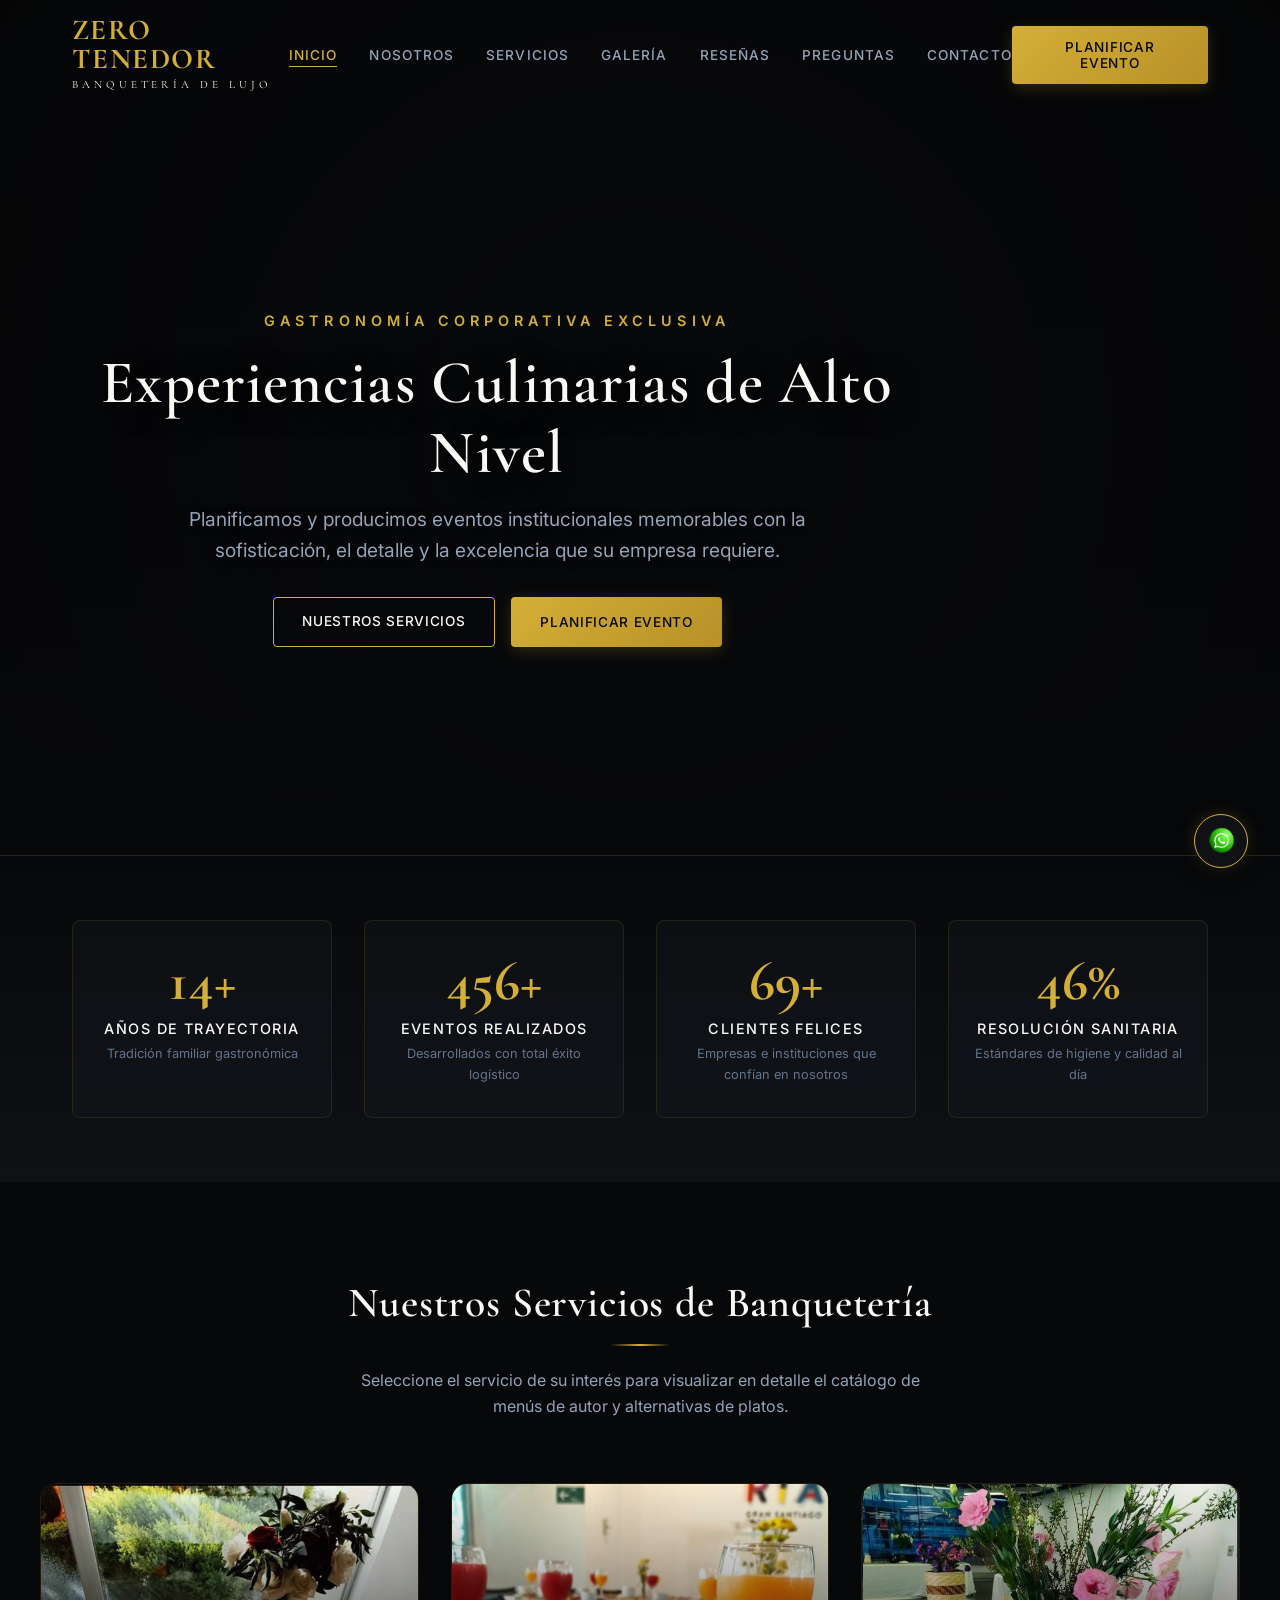
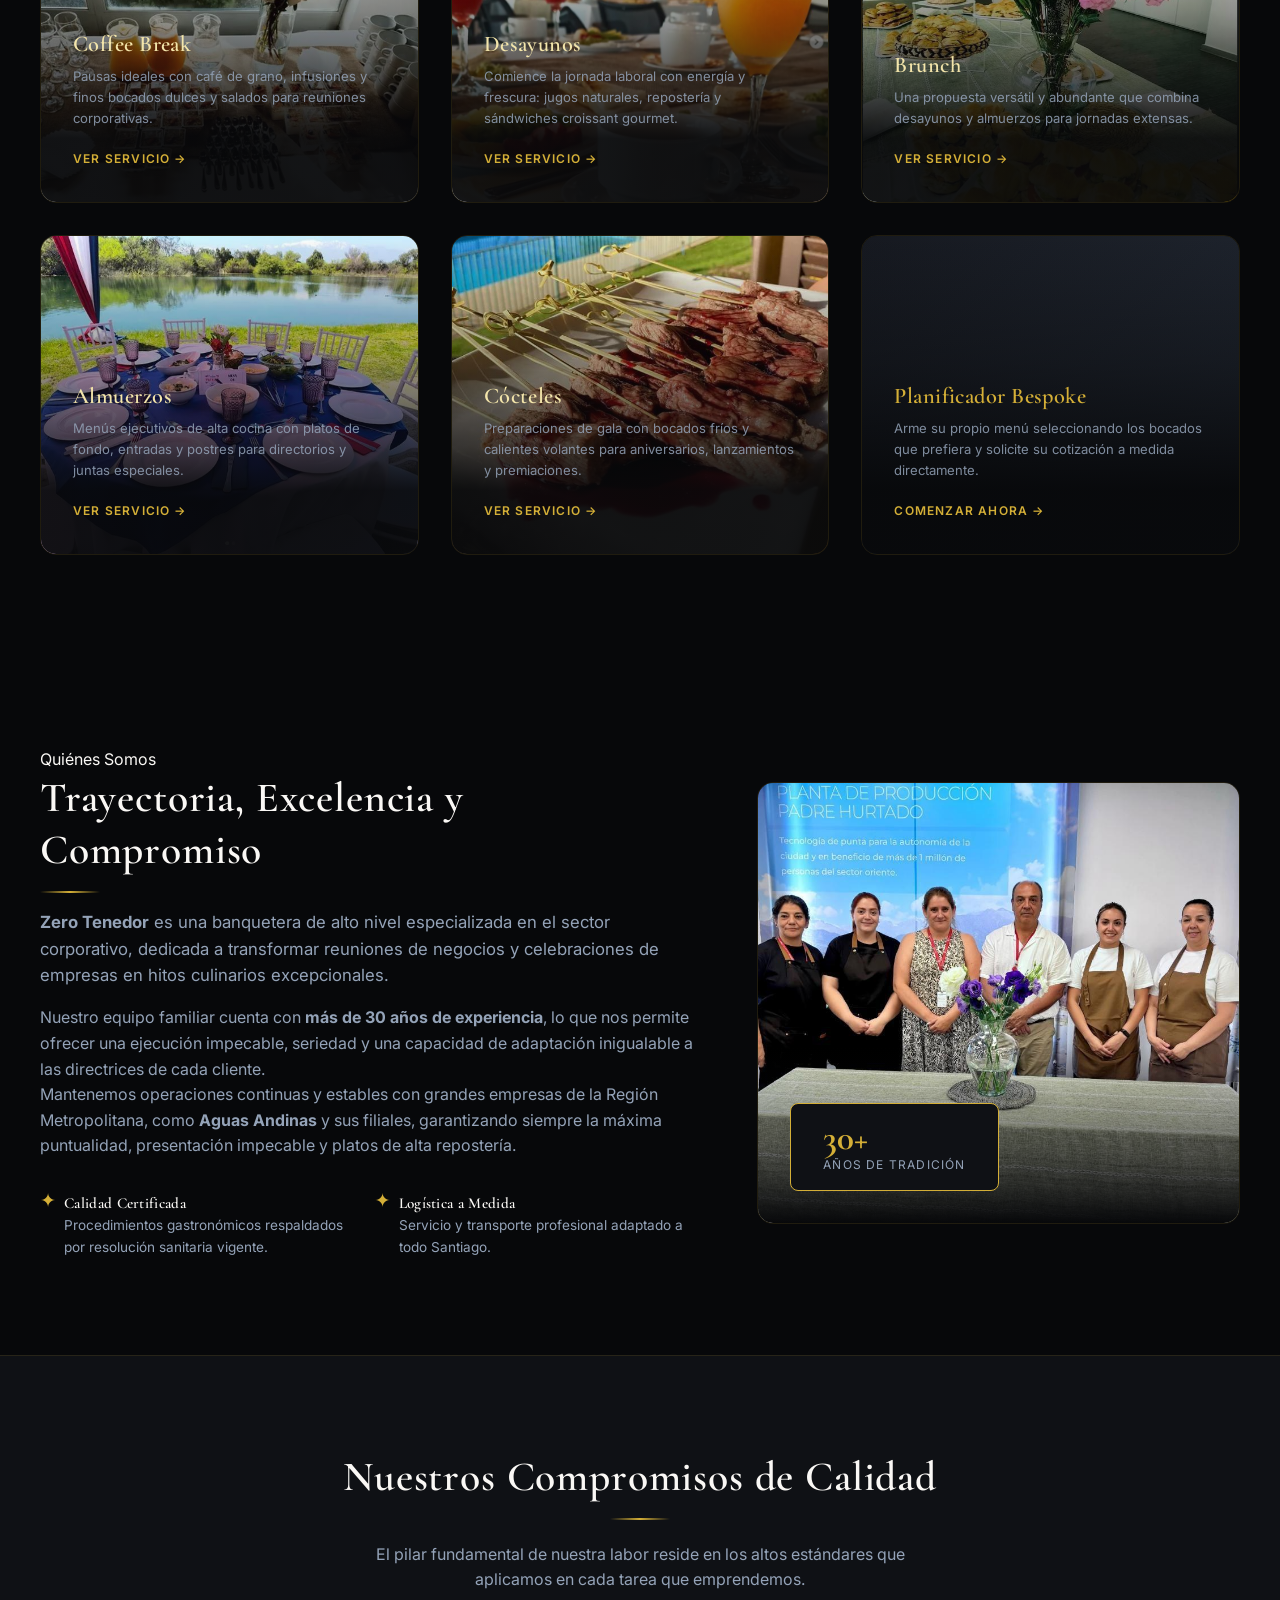
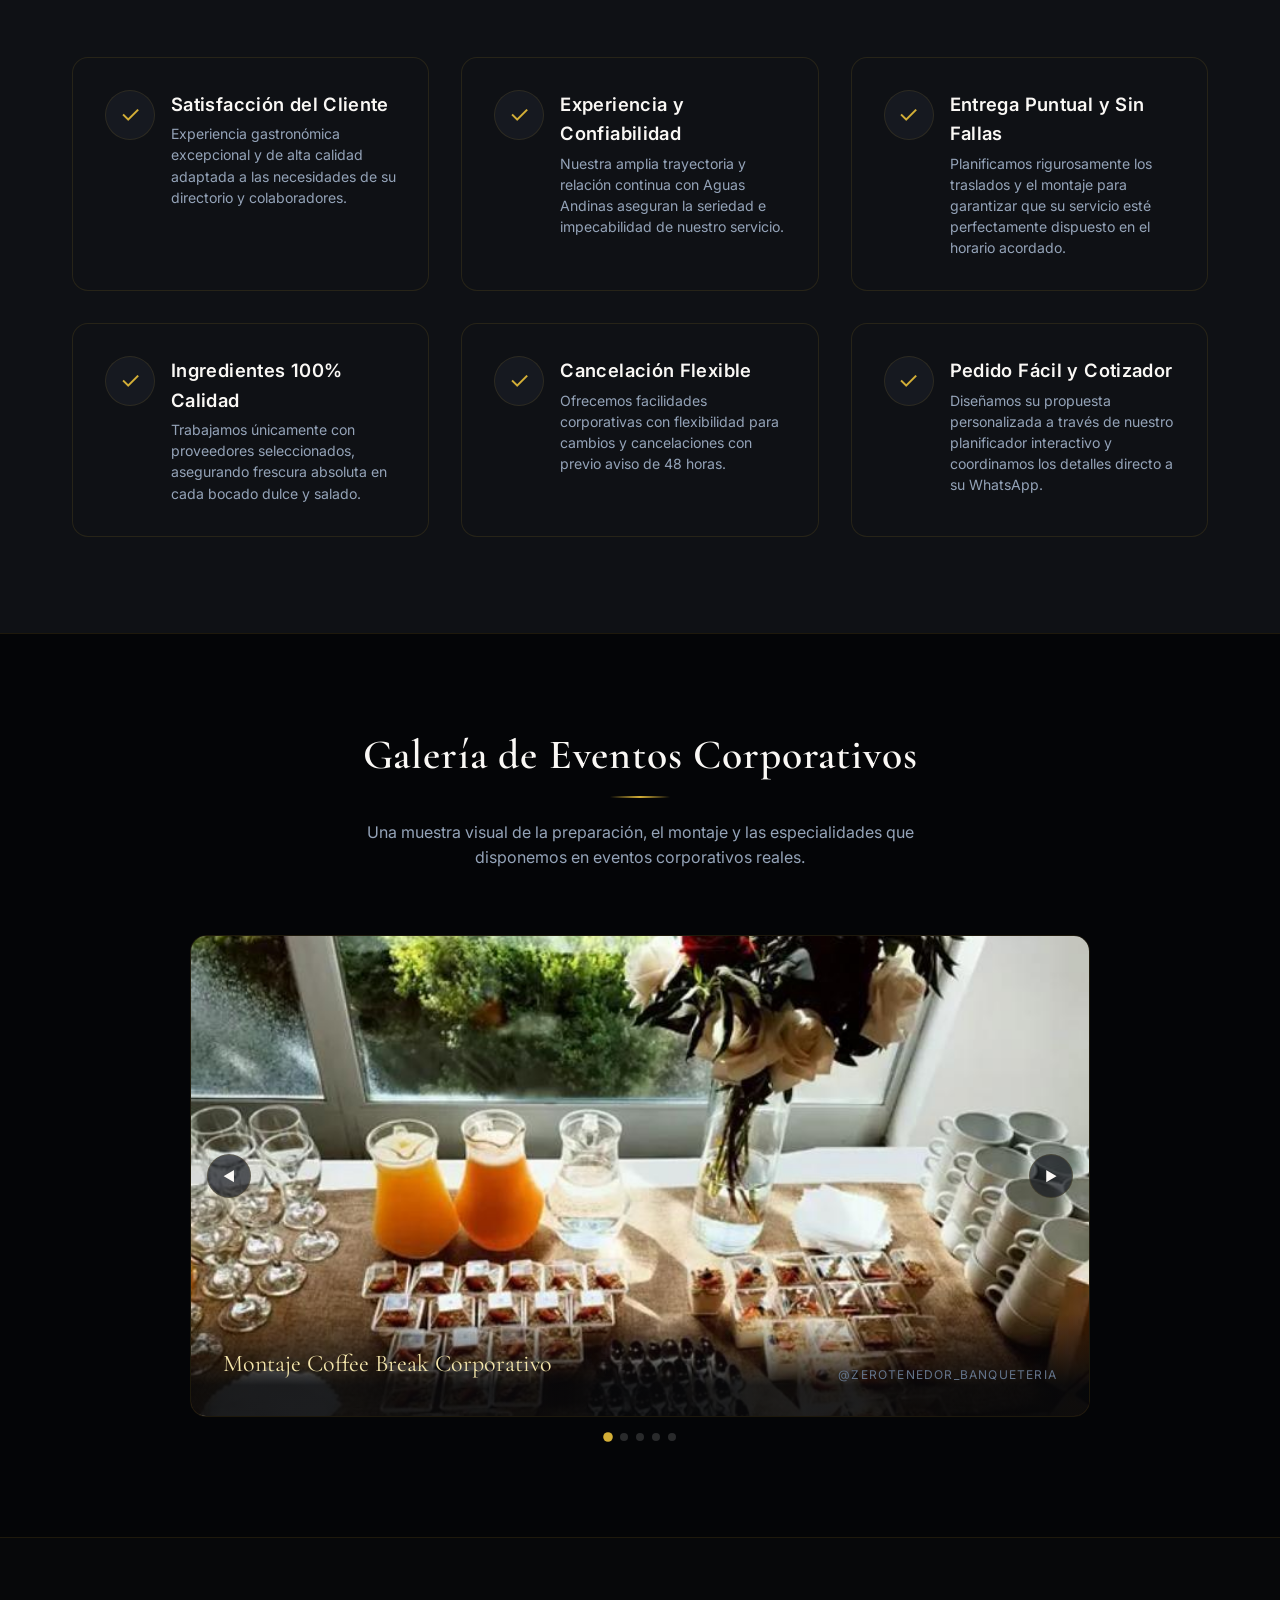
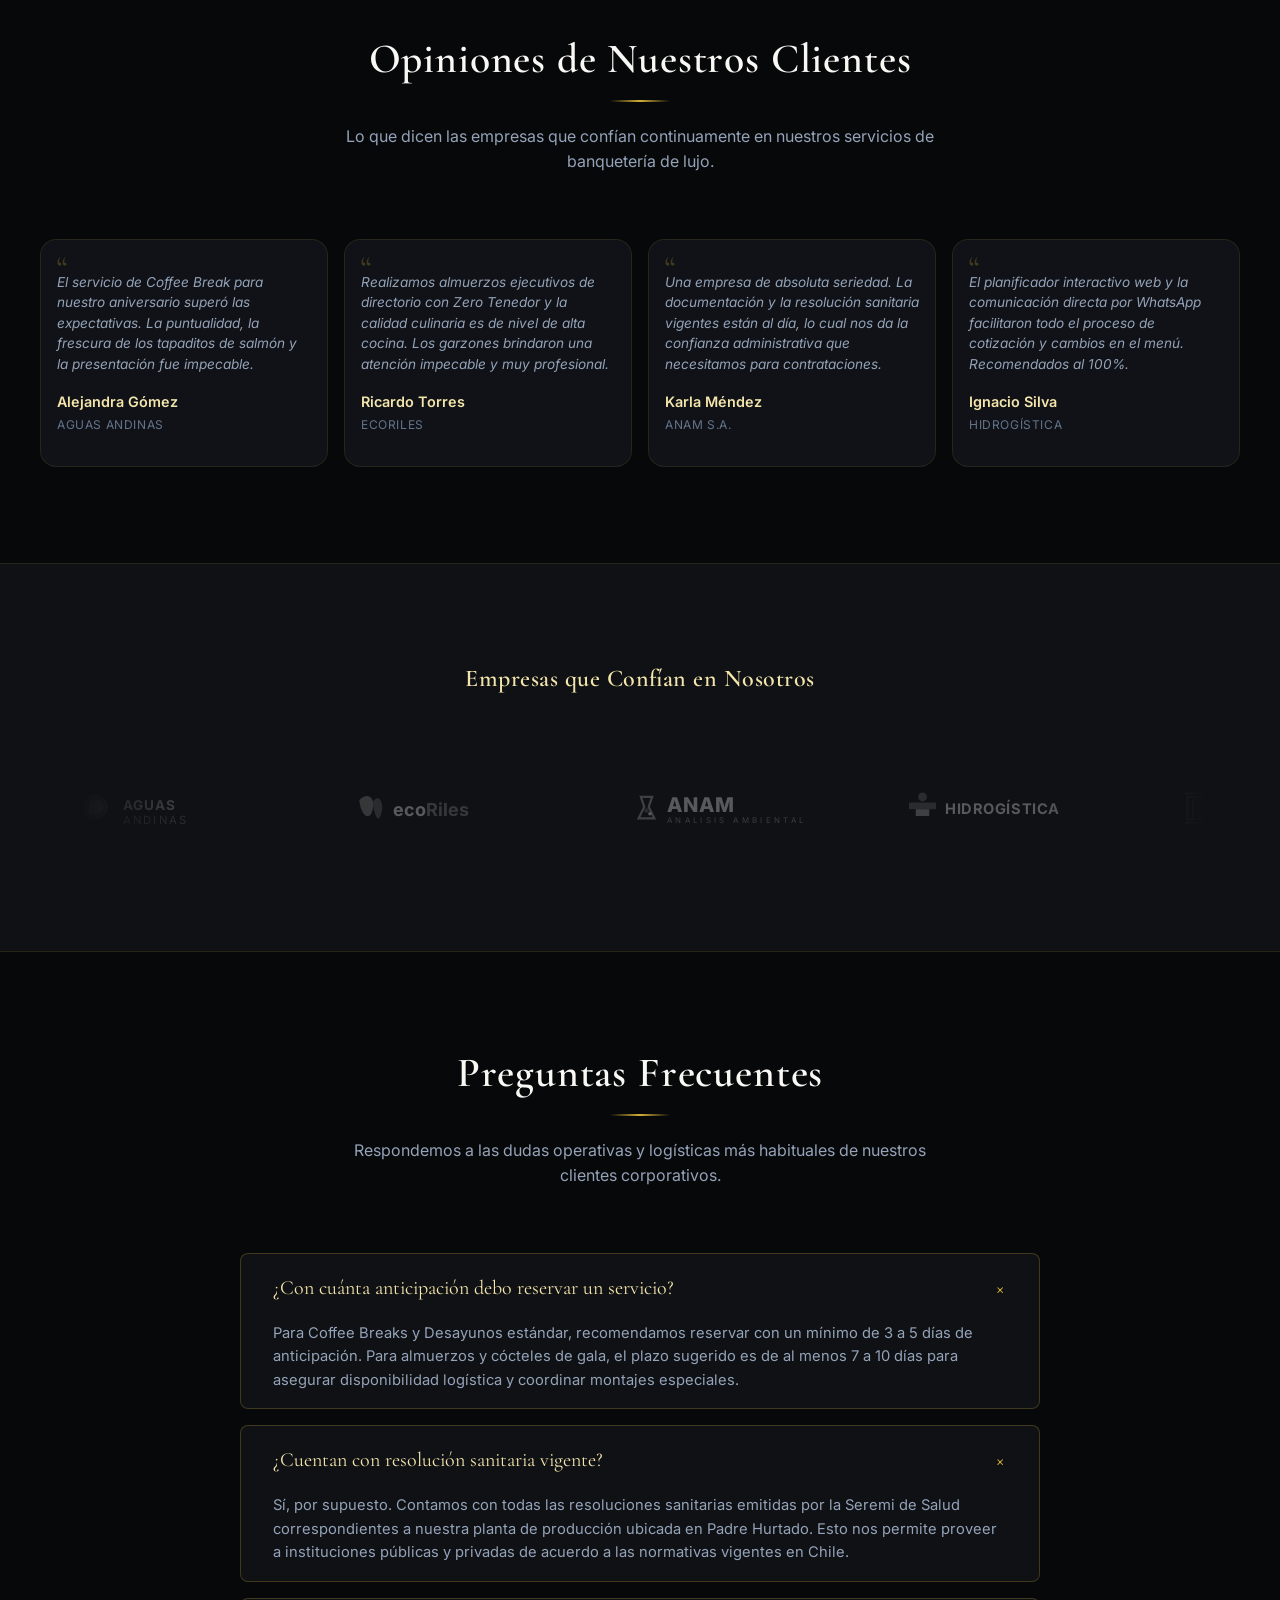
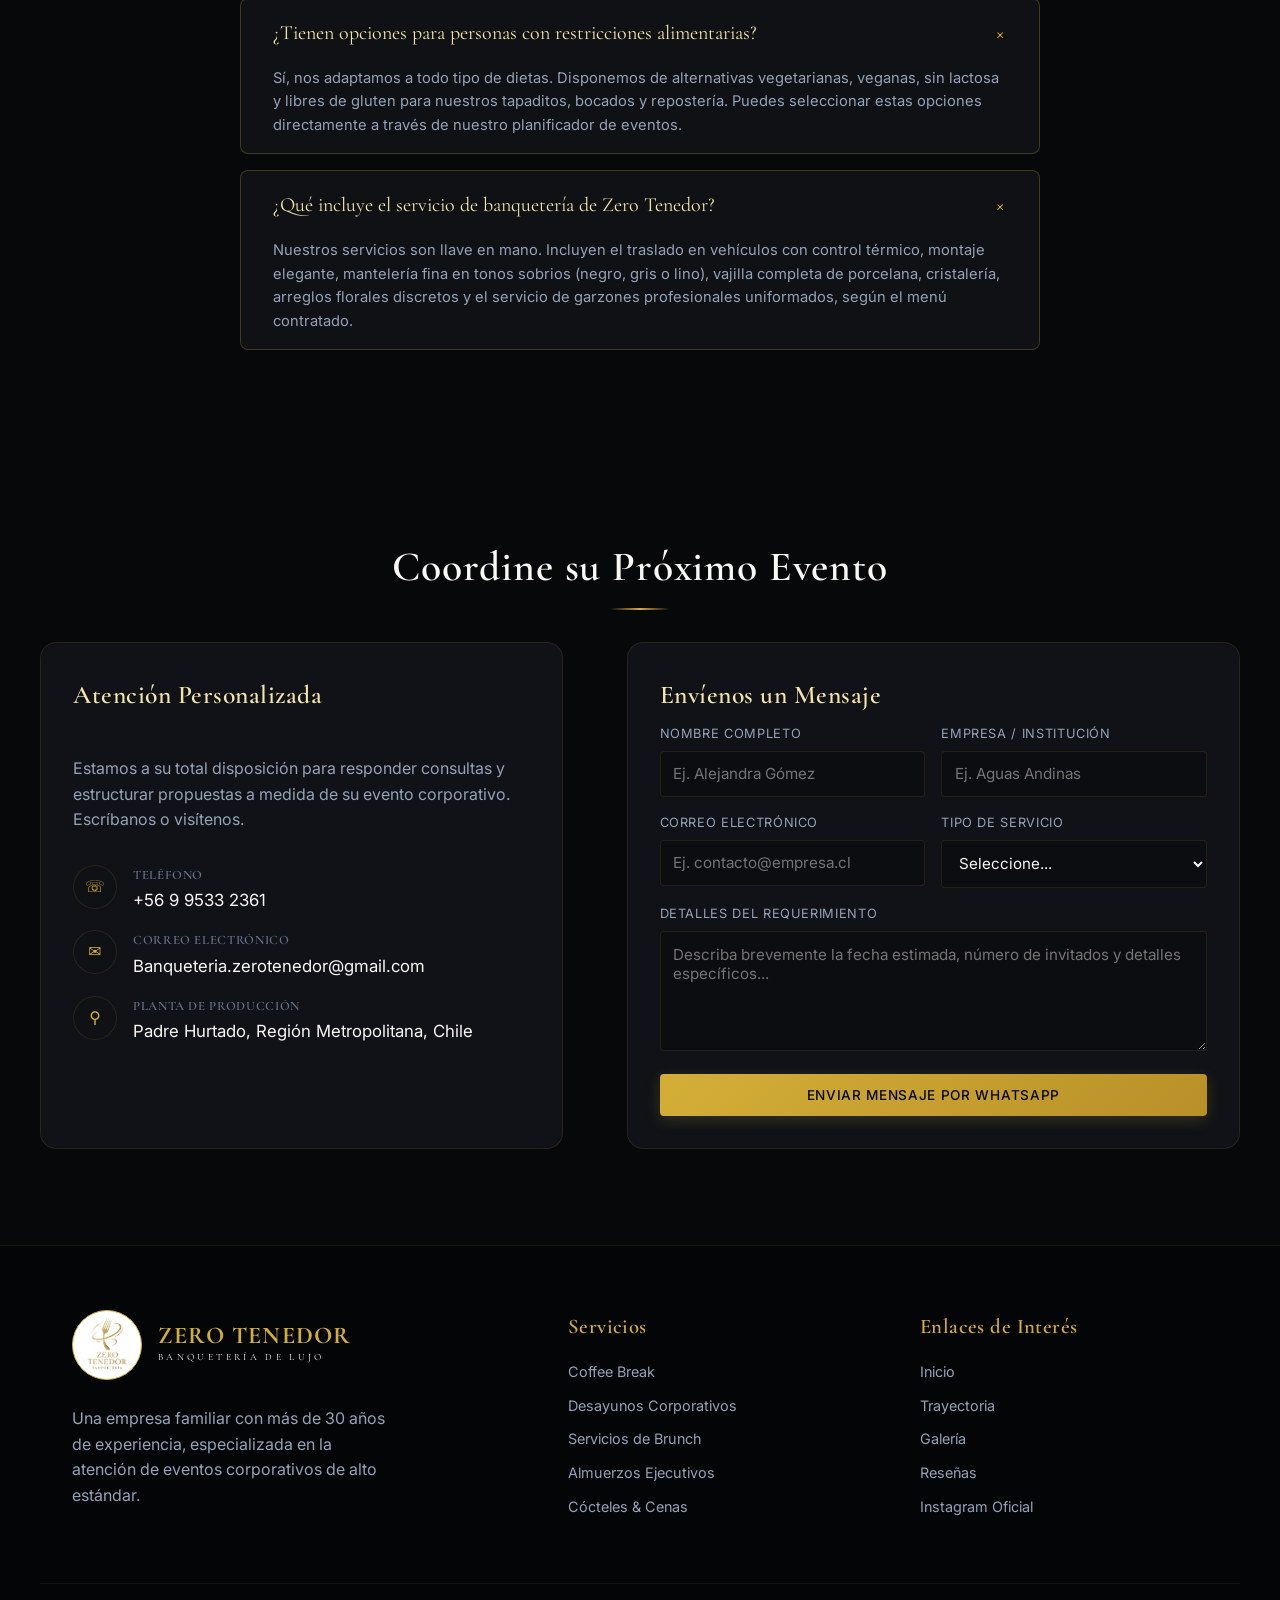
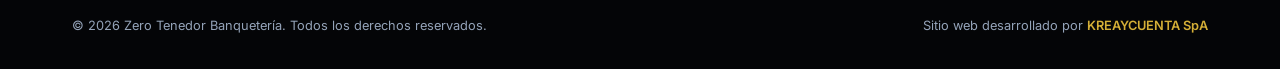
==== index.html @ 23c05e01 "Lanzamiento web Zero Tenedor Banqueteria" ====
<!DOCTYPE html>
<html lang="es">
<head>
  <meta charset="UTF-8">
  <meta name="viewport" content="width=device-width, initial-scale=1.0, viewport-fit=cover">
  <title>Zero Tenedor | Banquetería Corporativa de Lujo</title>
  <meta name="description" content="Servicios gastronómicos y banquetería de alta gama para eventos corporativos e institucionales en Santiago de Chile. Más de 30 años de experiencia y excelencia.">
  <link rel="stylesheet" href="styles.css">
</head>
<body>

  <!-- FLOATING WHATSAPP BUTTON (BOUNCE EFFECT) -->
  <div class="whatsapp-float" id="whatsapp-floating-btn" title="Contactar por WhatsApp">
    <div class="whatsapp-icon-wrapper">
      <img src="assets/images/whatsapp-button.png" alt="WhatsApp" class="whatsapp-img">
    </div>
  </div>

  <!-- NAVIGATION HEADER -->
  <header id="main-header">
    <div class="container navbar">
      <a href="index.html" class="logo">
        <span class="logo-main">ZERO TENEDOR</span>
        <span class="logo-sub">Banquetería de Lujo</span>
      </a>
      
      <button class="mobile-menu-btn" id="mobile-toggle" aria-label="Abrir Menú">
        <span></span>
        <span></span>
        <span></span>
      </button>

      <ul class="nav-links" id="navbar-menu">
        <li><a href="index.html" class="active">Inicio</a></li>
        <li><a href="#nosotros">Nosotros</a></li>
        <li><a href="#servicios">Servicios</a></li>
        <li><a href="#galeria">Galería</a></li>
        <li><a href="#reseñas">Reseñas</a></li>
        <li><a href="#faq">Preguntas</a></li>
        <li><a href="#contacto">Contacto</a></li>
      </ul>

      <div class="nav-cta">
        <button class="btn btn-primary open-cotizador-btn">Planificar Evento</button>
      </div>
    </div>
  </header>

  <!-- HERO SECTION (COMPETITOR-INSPIRED LUXURY OVERLAY) -->
  <section id="inicio" class="hero">
    <video autoplay loop muted playsinline class="hero-bg-video">
      <source src="assets/images/hero_video.mp4" type="video/mp4">
    </video>
    <div class="hero-overlay"></div>
    <div class="container">
      <div class="hero-content">
        <span class="hero-tag anim-fade-in">Gastronomía Corporativa Exclusiva</span>
        <h1 id="hero-typing-text" class="typing-cursor" data-text="Experiencias Culinarias de Alto Nivel">Experiencias Culinarias de Alto Nivel</h1>
        <p class="hero-desc anim-slide-in-right">Planificamos y producimos eventos institucionales memorables con la sofisticación, el detalle y la excelencia que su empresa requiere.</p>
        <div class="hero-btns anim-zoom-in">
          <a href="#servicios" class="btn btn-secondary">Nuestros Servicios</a>
          <button class="btn btn-primary open-cotizador-btn">Planificar Evento</button>
        </div>
      </div>
    </div>
  </section>

  <!-- STATS SECTION (SECCIÓN DE NÚMEROS DE LA COMPETENCIA) -->
  <section class="stats-section">
    <div class="container stats-grid">
      <div class="stat-card anim-zoom-in">
        <div class="stat-number">30+</div>
        <div class="stat-label">Años de Trayectoria</div>
        <div class="stat-desc">Tradición familiar gastronómica</div>
      </div>
      <div class="stat-card anim-zoom-in">
        <div class="stat-number">1,000+</div>
        <div class="stat-label">Eventos Realizados</div>
        <div class="stat-desc">Desarrollados con total éxito logístico</div>
      </div>
      <div class="stat-card anim-zoom-in">
        <div class="stat-number">150+</div>
        <div class="stat-label">Clientes Felices</div>
        <div class="stat-desc">Empresas e instituciones que confían en nosotros</div>
      </div>
      <div class="stat-card anim-zoom-in">
        <div class="stat-number">100%</div>
        <div class="stat-label">Resolución Sanitaria</div>
        <div class="stat-desc">Estándares de higiene y calidad al día</div>
      </div>
    </div>
  </section>

  <!-- SERVICES SECTION (CON RUTAS MULTIPÁGINAS COMO LA COMPETENCIA) -->
  <section id="servicios" class="section-padding container">
    <h2>Nuestros Servicios de Banquetería</h2>
    <p style="text-align: center; max-width: 600px; margin: -10px auto var(--spacing-xl) auto; color: var(--text-secondary);">Seleccione el servicio de su interés para visualizar en detalle el catálogo de menús de autor y alternativas de platos.</p>
    
    <div class="services-multipage-grid">
      <!-- Card Coffee Break -->
      <a href="coffee-break.html" class="service-grid-card anim-zoom-in">
        <img src="assets/images/coffee_break_main.jpg" alt="Coffee Break" class="service-grid-card-img">
        <div class="service-grid-card-content">
          <h3 class="service-grid-card-title">Coffee Break</h3>
          <p class="service-grid-card-desc">Pausas ideales con café de grano, infusiones y finos bocados dulces y salados para reuniones corporativas.</p>
          <span class="service-grid-card-link">Ver servicio</span>
        </div>
      </a>
      
      <!-- Card Desayunos -->
      <a href="desayunos.html" class="service-grid-card anim-zoom-in">
        <img src="assets/images/breakfast_main.jpg" alt="Desayunos" class="service-grid-card-img">
        <div class="service-grid-card-content">
          <h3 class="service-grid-card-title">Desayunos</h3>
          <p class="service-grid-card-desc">Comience la jornada laboral con energía y frescura: jugos naturales, repostería y sándwiches croissant gourmet.</p>
          <span class="service-grid-card-link">Ver servicio</span>
        </div>
      </a>

      <!-- Card Brunch -->
      <a href="brunch.html" class="service-grid-card anim-zoom-in">
        <img src="assets/images/brunch_main.jpg" alt="Brunch" class="service-grid-card-img">
        <div class="service-grid-card-content">
          <h3 class="service-grid-card-title">Brunch</h3>
          <p class="service-grid-card-desc">Una propuesta versátil y abundante que combina desayunos y almuerzos para jornadas extensas.</p>
          <span class="service-grid-card-link">Ver servicio</span>
        </div>
      </a>

      <!-- Card Almuerzos -->
      <a href="almuerzos.html" class="service-grid-card anim-zoom-in">
        <img src="assets/images/lunch_main.jpg" alt="Almuerzos" class="service-grid-card-img">
        <div class="service-grid-card-content">
          <h3 class="service-grid-card-title">Almuerzos</h3>
          <p class="service-grid-card-desc">Menús ejecutivos de alta cocina con platos de fondo, entradas y postres para directorios y juntas especiales.</p>
          <span class="service-grid-card-link">Ver servicio</span>
        </div>
      </a>

      <!-- Card Coctel -->
      <a href="cocteles.html" class="service-grid-card anim-zoom-in">
        <img src="assets/images/cocktail_main.jpg" alt="Cócteles" class="service-grid-card-img">
        <div class="service-grid-card-content">
          <h3 class="service-grid-card-title">Cócteles</h3>
          <p class="service-grid-card-desc">Preparaciones de gala con bocados fríos y calientes volantes para aniversarios, lanzamientos y premiaciones.</p>
          <span class="service-grid-card-link">Ver servicio</span>
        </div>
      </a>
      
      <!-- Card Planificador -->
      <div class="service-grid-card anim-zoom-in open-cotizador-btn" style="cursor: pointer;">
        <div class="service-grid-card-img" style="background: linear-gradient(135deg, var(--bg-tertiary), #232a35);"></div>
        <div class="service-grid-card-content">
          <h3 class="service-grid-card-title" style="color: var(--brand-gold);">Planificador Bespoke</h3>
          <p class="service-grid-card-desc">Arme su propio menú seleccionando los bocados que prefiera y solicite su cotización a medida directamente.</p>
          <span class="service-grid-card-link" style="color: var(--brand-gold);">Comenzar Ahora</span>
        </div>
      </div>
    </div>
  </section>

  <!-- ABOUT SECTION -->
  <section id="nosotros" class="section-padding container">
    <div class="about-grid">
      <div class="about-content anim-slide-in-left">
        <span class="about-tag">Quiénes Somos</span>
        <h2 class="about-title">Trayectoria, Excelencia y Compromiso</h2>
        <p class="about-text"><strong>Zero Tenedor</strong> es una banquetera de alto nivel especializada en el sector corporativo, dedicada a transformar reuniones de negocios y celebraciones de empresas en hitos culinarios excepcionales.</p>
        <p>Nuestro equipo familiar cuenta con <strong>más de 30 años de experiencia</strong>, lo que nos permite ofrecer una ejecución impecable, seriedad y una capacidad de adaptación inigualable a las directrices de cada cliente.</p>
        <p>Mantenemos operaciones continuas y estables con grandes empresas de la Región Metropolitana, como <strong>Aguas Andinas</strong> y sus filiales, garantizando siempre la máxima puntualidad, presentación impecable y platos de alta repostería.</p>
        
        <div class="about-highlights">
          <div class="highlight-item">
            <span class="highlight-icon">✦</span>
            <div>
              <h4 class="highlight-title">Calidad Certificada</h4>
              <p class="highlight-desc">Procedimientos gastronómicos respaldados por resolución sanitaria vigente.</p>
            </div>
          </div>
          <div class="highlight-item">
            <span class="highlight-icon">✦</span>
            <div>
              <h4 class="highlight-title">Logística a Medida</h4>
              <p class="highlight-desc">Servicio y transporte profesional adaptado a todo Santiago.</p>
            </div>
          </div>
        </div>
      </div>
      
      <div class="about-image-container anim-slide-in-right">
        <img src="assets/images/team_main.jpg" alt="Equipo de Zero Tenedor Banquetería" class="about-image">
        <div class="about-image-overlay"></div>
        <div class="about-badge">
          <div class="badge-number">30+</div>
          <div class="badge-text">Años de Tradición</div>
        </div>
      </div>
    </div>
  </section>

  <!-- CHARACTERISTICS SECTION (SECCIÓN CARACTERÍSTICAS DE LA COMPETENCIA) -->
  <section class="section-padding" style="background-color: var(--bg-secondary); border-top: 1px solid var(--border-color);">
    <div class="container">
      <h2>Nuestros Compromisos de Calidad</h2>
      <p style="text-align: center; max-width: 600px; margin: -10px auto var(--spacing-xl) auto; color: var(--text-secondary);">El pilar fundamental de nuestra labor reside en los altos estándares que aplicamos en cada tarea que emprendemos.</p>
      
      <div class="characteristics-grid">
        <div class="char-card anim-zoom-in">
          <div class="char-icon">✓</div>
          <div class="char-content">
            <h3>Satisfacción del Cliente</h3>
            <p>Experiencia gastronómica excepcional y de alta calidad adaptada a las necesidades de su directorio y colaboradores.</p>
          </div>
        </div>
        <div class="char-card anim-zoom-in">
          <div class="char-icon">✓</div>
          <div class="char-content">
            <h3>Experiencia y Confiabilidad</h3>
            <p>Nuestra amplia trayectoria y relación continua con Aguas Andinas aseguran la seriedad e impecabilidad de nuestro servicio.</p>
          </div>
        </div>
        <div class="char-card anim-zoom-in">
          <div class="char-icon">✓</div>
          <div class="char-content">
            <h3>Entrega Puntual y Sin Fallas</h3>
            <p>Planificamos rigurosamente los traslados y el montaje para garantizar que su servicio esté perfectamente dispuesto en el horario acordado.</p>
          </div>
        </div>
        <div class="char-card anim-zoom-in">
          <div class="char-icon">✓</div>
          <div class="char-content">
            <h3>Ingredientes 100% Calidad</h3>
            <p>Trabajamos únicamente con proveedores seleccionados, asegurando frescura absoluta en cada bocado dulce y salado.</p>
          </div>
        </div>
        <div class="char-card anim-zoom-in">
          <div class="char-icon">✓</div>
          <div class="char-content">
            <h3>Cancelación Flexible</h3>
            <p>Ofrecemos facilidades corporativas con flexibilidad para cambios y cancelaciones con previo aviso de 48 horas.</p>
          </div>
        </div>
        <div class="char-card anim-zoom-in">
          <div class="char-icon">✓</div>
          <div class="char-content">
            <h3>Pedido Fácil y Cotizador</h3>
            <p>Diseñamos su propuesta personalizada a través de nuestro planificador interactivo y coordinamos los detalles directo a su WhatsApp.</p>
          </div>
        </div>
      </div>
    </div>
  </section>

  <!-- ROTATING GALLERY SECTION (GALERÍA ROTATIVA DE INSTAGRAM) -->
  <section id="galeria" class="section-padding gallery-slider-section">
    <div class="container">
      <h2>Galería de Eventos Corporativos</h2>
      <p style="text-align: center; max-width: 600px; margin: -10px auto var(--spacing-md) auto; color: var(--text-secondary);">Una muestra visual de la preparación, el montaje y las especialidades que disponemos en eventos corporativos reales.</p>
      
      <div class="gallery-container anim-zoom-in">
        <div class="gallery-track" id="gallery-track">
          <!-- Slide 1 -->
          <div class="gallery-slide">
            <img src="assets/images/coffee_break_main.jpg" alt="Montaje Coffee Break">
            <div class="gallery-slide-overlay">
              <span class="gallery-slide-title">Montaje Coffee Break Corporativo</span>
              <span class="gallery-slide-tag">@zerotenedor_banqueteria</span>
            </div>
          </div>
          <!-- Slide 2 -->
          <div class="gallery-slide">
            <img src="assets/images/lunch_main.jpg" alt="Almuerzo de Directorio">
            <div class="gallery-slide-overlay">
              <span class="gallery-slide-title">Servicio de Almuerzo Ejecutivo</span>
              <span class="gallery-slide-tag">@zerotenedor_banqueteria</span>
            </div>
          </div>
          <!-- Slide 3 -->
          <div class="gallery-slide">
            <img src="assets/images/brunch_main.jpg" alt="Banquete de Brunch">
            <div class="gallery-slide-overlay">
              <span class="gallery-slide-title">Estación Brunch de Alta Variedad</span>
              <span class="gallery-slide-tag">@zerotenedor_banqueteria</span>
            </div>
          </div>
          <!-- Slide 4 -->
          <div class="gallery-slide">
            <img src="assets/images/cocktail_ref1.jpg" alt="Bocados de Cóctel">
            <div class="gallery-slide-overlay">
              <span class="gallery-slide-title">Detalle de Tapaditos y Brochetas Calientes</span>
              <span class="gallery-slide-tag">@zerotenedor_banqueteria</span>
            </div>
          </div>
          <!-- Slide 5 -->
          <div class="gallery-slide">
            <img src="assets/images/team_main.jpg" alt="Nuestro Equipo Gastronómico">
            <div class="gallery-slide-overlay">
              <span class="gallery-slide-title">Nuestro Equipo en Planta Padre Hurtado</span>
              <span class="gallery-slide-tag">@zerotenedor_banqueteria</span>
            </div>
          </div>
        </div>
        
        <!-- Controls -->
        <button class="gallery-btn gallery-btn-prev" id="gallery-prev">◀</button>
        <button class="gallery-btn gallery-btn-next" id="gallery-next">▶</button>
      </div>
      
      <!-- Indicator Dots -->
      <div class="gallery-dots" id="gallery-dots"></div>
    </div>
  </section>

  <!-- TESTIMONIALS SECTION (RESEÑAS CON EFECTO FLOTANTE) -->
  <section id="reseñas" class="section-padding container">
    <h2>Opiniones de Nuestros Clientes</h2>
    <p style="text-align: center; max-width: 600px; margin: -10px auto var(--spacing-xl) auto; color: var(--text-secondary);">Lo que dicen las empresas que confían continuamente en nuestros servicios de banquetería de lujo.</p>
    
    <div class="testimonials-grid">
      <!-- Testimonio 1 -->
      <div class="testimonial-card">
        <span class="quote-icon">“</span>
        <p class="testimonial-text">El servicio de Coffee Break para nuestro aniversario superó las expectativas. La puntualidad, la frescura de los tapaditos de salmón y la presentación fue impecable.</p>
        <div class="testimonial-author">
          <span class="author-name">Alejandra Gómez</span>
          <span class="author-company">Aguas Andinas</span>
        </div>
      </div>
      
      <!-- Testimonio 2 -->
      <div class="testimonial-card">
        <span class="quote-icon">“</span>
        <p class="testimonial-text">Realizamos almuerzos ejecutivos de directorio con Zero Tenedor y la calidad culinaria es de nivel de alta cocina. Los garzones brindaron una atención impecable y muy profesional.</p>
        <div class="testimonial-author">
          <span class="author-name">Ricardo Torres</span>
          <span class="author-company">EcoRiles</span>
        </div>
      </div>
      
      <!-- Testimonio 3 -->
      <div class="testimonial-card">
        <span class="quote-icon">“</span>
        <p class="testimonial-text">Una empresa de absoluta seriedad. La documentación y la resolución sanitaria vigentes están al día, lo cual nos da la confianza administrativa que necesitamos para contrataciones.</p>
        <div class="testimonial-author">
          <span class="author-name">Karla Méndez</span>
          <span class="author-company">ANAM S.A.</span>
        </div>
      </div>
      
      <!-- Testimonio 4 -->
      <div class="testimonial-card">
        <span class="quote-icon">“</span>
        <p class="testimonial-text">El planificador interactivo web y la comunicación directa por WhatsApp facilitaron todo el proceso de cotización y cambios en el menú. Recomendados al 100%.</p>
        <div class="testimonial-author">
          <span class="author-name">Ignacio Silva</span>
          <span class="author-company">Hidrogística</span>
        </div>
      </div>
    </div>
  </section>

  <!-- CLIENTS LOGO SECTION (ROTATORIO CONTINUO) -->
  <section id="clientes" class="clients-section section-padding">
    <div class="container">
      <h3 class="clients-title">Empresas que Confían en Nosotros</h3>
      <div class="marquee-container">
        <div class="logo-marquee">
          <!-- Aguas Andinas -->
          <div class="client-logo-wrapper" title="Aguas Andinas">
            <svg class="client-svg" viewBox="0 0 160 50" xmlns="http://www.w3.org/2000/svg">
              <path d="M10 25 C10 12, 22 8, 30 18 C38 28, 22 42, 10 32 Z" fill="#0082c8"/>
              <path d="M15 25 C15 17, 23 15, 27 21 C31 27, 21 35, 15 29 Z" fill="#d4af37"/>
              <text x="45" y="27" font-family="'Inter', sans-serif" font-weight="700" font-size="12" fill="#faf8f5" letter-spacing="1">AGUAS</text>
              <text x="45" y="39" font-family="'Inter', sans-serif" font-weight="400" font-size="10" fill="#94a3b8" letter-spacing="2">ANDINAS</text>
            </svg>
          </div>
          <!-- EcoRiles -->
          <div class="client-logo-wrapper" title="EcoRiles">
            <svg class="client-svg" viewBox="0 0 160 50" xmlns="http://www.w3.org/2000/svg">
              <path d="M10 18 C18 10, 24 16, 22 26 C20 36, 12 34, 10 18 Z" fill="#39b54a"/>
              <path d="M22 20 C26 12, 32 18, 30 28 C28 38, 24 36, 22 20 Z" fill="#0082c8"/>
              <text x="40" y="32" font-family="'Inter', sans-serif" font-weight="700" font-size="16" fill="#faf8f5" letter-spacing="0">eco<tspan fill="#39b54a">Riles</tspan></text>
            </svg>
          </div>
          <!-- ANAM -->
          <div class="client-logo-wrapper" title="ANAM S.A.">
            <svg class="client-svg" viewBox="0 0 160 50" xmlns="http://www.w3.org/2000/svg">
              <path d="M15 15 L25 15 L22 24 L27 34 L13 34 L18 24 Z" fill="none" stroke="#d4af37" stroke-width="2"/>
              <circle cx="20" cy="27" r="2" fill="#0082c8"/>
              <circle cx="23" cy="30" r="1.5" fill="#faf8f5"/>
              <text x="38" y="28" font-family="'Inter', sans-serif" font-weight="800" font-size="18" fill="#faf8f5" letter-spacing="1">ANAM</text>
              <text x="38" y="38" font-family="'Inter', sans-serif" font-weight="400" font-size="7" fill="#94a3b8" letter-spacing="3">ANALISIS AMBIENTALES</text>
            </svg>
          </div>
          <!-- Hidrogistica -->
          <div class="client-logo-wrapper" title="Hidrogística">
            <svg class="client-svg" viewBox="0 0 160 50" xmlns="http://www.w3.org/2000/svg">
              <path d="M8 20 H32 V26 H8 Z" fill="#0082c8"/>
              <path d="M14 26 H26 V32 H14 Z" fill="#d4af37"/>
              <circle cx="20" cy="15" r="4" fill="#0082c8"/>
              <text x="40" y="30" font-family="'Inter', sans-serif" font-weight="700" font-size="13" fill="#faf8f5" letter-spacing="0.5">HIDROGÍSTICA</text>
            </svg>
          </div>
          <!-- CNC -->
          <div class="client-logo-wrapper" title="Cámara Nacional de Comercio (CNC)">
            <svg class="client-svg" viewBox="0 0 160 50" xmlns="http://www.w3.org/2000/svg">
              <path d="M10 35 V15 H30 V35 H10 Z M15 15 V35 M20 15 V35 M25 15 V35 M8 12 H32 M8 38 H32" fill="none" stroke="#d4af37" stroke-width="1.8"/>
              <text x="38" y="27" font-family="'Inter', sans-serif" font-weight="700" font-size="18" fill="#faf8f5" letter-spacing="2">CNC</text>
              <text x="38" y="37" font-family="'Inter', sans-serif" font-weight="500" font-size="8" fill="#64748b" letter-spacing="0.5">CHILE</text>
            </svg>
          </div>
          
          <!-- Repetidos para el loop infinito del Marquee -->
          <div class="client-logo-wrapper" title="Aguas Andinas">
            <svg class="client-svg" viewBox="0 0 160 50" xmlns="http://www.w3.org/2000/svg">
              <path d="M10 25 C10 12, 22 8, 30 18 C38 28, 22 42, 10 32 Z" fill="#0082c8"/>
              <path d="M15 25 C15 17, 23 15, 27 21 C31 27, 21 35, 15 29 Z" fill="#d4af37"/>
              <text x="45" y="27" font-family="'Inter', sans-serif" font-weight="700" font-size="12" fill="#faf8f5" letter-spacing="1">AGUAS</text>
              <text x="45" y="39" font-family="'Inter', sans-serif" font-weight="400" font-size="10" fill="#94a3b8" letter-spacing="2">ANDINAS</text>
            </svg>
          </div>
          <div class="client-logo-wrapper" title="EcoRiles">
            <svg class="client-svg" viewBox="0 0 160 50" xmlns="http://www.w3.org/2000/svg">
              <path d="M10 18 C18 10, 24 16, 22 26 C20 36, 12 34, 10 18 Z" fill="#39b54a"/>
              <path d="M22 20 C26 12, 32 18, 30 28 C28 38, 24 36, 22 20 Z" fill="#0082c8"/>
              <text x="40" y="32" font-family="'Inter', sans-serif" font-weight="700" font-size="16" fill="#faf8f5" letter-spacing="0">eco<tspan fill="#39b54a">Riles</tspan></text>
            </svg>
          </div>
          <div class="client-logo-wrapper" title="ANAM S.A.">
            <svg class="client-svg" viewBox="0 0 160 50" xmlns="http://www.w3.org/2000/svg">
              <path d="M15 15 L25 15 L22 24 L27 34 L13 34 L18 24 Z" fill="none" stroke="#d4af37" stroke-width="2"/>
              <circle cx="20" cy="27" r="2" fill="#0082c8"/>
              <circle cx="23" cy="30" r="1.5" fill="#faf8f5"/>
              <text x="38" y="28" font-family="'Inter', sans-serif" font-weight="800" font-size="18" fill="#faf8f5" letter-spacing="1">ANAM</text>
              <text x="38" y="38" font-family="'Inter', sans-serif" font-weight="400" font-size="7" fill="#94a3b8" letter-spacing="3">ANALISIS AMBIENTALES</text>
            </svg>
          </div>
          <div class="client-logo-wrapper" title="Hidrogística">
            <svg class="client-svg" viewBox="0 0 160 50" xmlns="http://www.w3.org/2000/svg">
              <path d="M8 20 H32 V26 H8 Z" fill="#0082c8"/>
              <path d="M14 26 H26 V32 H14 Z" fill="#d4af37"/>
              <circle cx="20" cy="15" r="4" fill="#0082c8"/>
              <text x="40" y="30" font-family="'Inter', sans-serif" font-weight="700" font-size="13" fill="#faf8f5" letter-spacing="0.5">HIDROGÍSTICA</text>
            </svg>
          </div>
          <div class="client-logo-wrapper" title="Cámara Nacional de Comercio (CNC)">
            <svg class="client-svg" viewBox="0 0 160 50" xmlns="http://www.w3.org/2000/svg">
              <path d="M10 35 V15 H30 V35 H10 Z M15 15 V35 M20 15 V35 M25 15 V35 M8 12 H32 M8 38 H32" fill="none" stroke="#d4af37" stroke-width="1.8"/>
              <text x="38" y="27" font-family="'Inter', sans-serif" font-weight="700" font-size="18" fill="#faf8f5" letter-spacing="2">CNC</text>
              <text x="38" y="37" font-family="'Inter', sans-serif" font-weight="500" font-size="8" fill="#64748b" letter-spacing="0.5">CHILE</text>
            </svg>
          </div>
        </div>
      </div>
    </div>
  </section>

  <!-- FAQ SECTION (PREGUNTAS FRECUENTES ACCORDION) -->
  <section id="faq" class="section-padding container">
    <h2>Preguntas Frecuentes</h2>
    <p style="text-align: center; max-width: 600px; margin: -10px auto var(--spacing-md) auto; color: var(--text-secondary);">Respondemos a las dudas operativas y logísticas más habituales de nuestros clientes corporativos.</p>
    
    <div class="faq-container">
      <!-- FAQ 1 -->
      <div class="faq-item anim-fade-in">
        <div class="faq-question">¿Con cuánta anticipación debo reservar un servicio?</div>
        <div class="faq-answer">
          <p>Para Coffee Breaks y Desayunos estándar, recomendamos reservar con un mínimo de 3 a 5 días de anticipación. Para almuerzos y cócteles de gala, el plazo sugerido es de al menos 7 a 10 días para asegurar disponibilidad logística y coordinar montajes especiales.</p>
        </div>
      </div>
      
      <!-- FAQ 2 -->
      <div class="faq-item anim-fade-in">
        <div class="faq-question">¿Cuentan con resolución sanitaria vigente?</div>
        <div class="faq-answer">
          <p>Sí, por supuesto. Contamos con todas las resoluciones sanitarias emitidas por la Seremi de Salud correspondientes a nuestra planta de producción ubicada en Padre Hurtado. Esto nos permite proveer a instituciones públicas y privadas de acuerdo a las normativas vigentes en Chile.</p>
        </div>
      </div>
      
      <!-- FAQ 3 -->
      <div class="faq-item anim-fade-in">
        <div class="faq-question">¿Tienen opciones para personas con restricciones alimentarias?</div>
        <div class="faq-answer">
          <p>Sí, nos adaptamos a todo tipo de dietas. Disponemos de alternativas vegetarianas, veganas, sin lactosa y libres de gluten para nuestros tapaditos, bocados y repostería. Puedes seleccionar estas opciones directamente a través de nuestro planificador de eventos.</p>
        </div>
      </div>
      
      <!-- FAQ 4 -->
      <div class="faq-item anim-fade-in">
        <div class="faq-question">¿Qué incluye el servicio de banquetería de Zero Tenedor?</div>
        <div class="faq-answer">
          <p>Nuestros servicios son llave en mano. Incluyen el traslado en vehículos con control térmico, montaje elegante, mantelería fina en tonos sobrios (negro, gris o lino), vajilla completa de porcelana, cristalería, arreglos florales discretos y el servicio de garzones profesionales uniformados, según el menú contratado.</p>
        </div>
      </div>
    </div>
  </section>

  <!-- CONTACT SECTION -->
  <section id="contacto" class="section-padding container">
    <h2>Coordine su Próximo Evento</h2>
    <div class="contact-grid">
      <!-- Info Panel -->
      <div class="contact-info-panel glass-card anim-slide-in-left">
        <h3 class="contact-card-title">Atención Personalizada</h3>
        <p>Estamos a su total disposición para responder consultas y estructurar propuestas a medida de su evento corporativo. Escríbanos o visítenos.</p>
        
        <div class="contact-details">
          <div class="detail-item">
            <div class="detail-icon-wrapper">☏</div>
            <div class="detail-content">
              <h4>Teléfono</h4>
              <p><a href="tel:+56995332361">+56 9 9533 2361</a></p>
            </div>
          </div>
          <div class="detail-item">
            <div class="detail-icon-wrapper">✉</div>
            <div class="detail-content">
              <h4>Correo Electrónico</h4>
              <p><a href="mailto:Banqueteria.zerotenedor@gmail.com">Banqueteria.zerotenedor@gmail.com</a></p>
            </div>
          </div>
          <div class="detail-item">
            <div class="detail-icon-wrapper">⚲</div>
            <div class="detail-content">
              <h4>Planta de Producción</h4>
              <p>Padre Hurtado, Región Metropolitana, Chile</p>
            </div>
          </div>
        </div>
      </div>
      
      <!-- Form Panel -->
      <div class="contact-form-panel glass-card anim-slide-in-right">
        <h3 class="contact-card-title">Envíenos un Mensaje</h3>
        <form id="direct-contact-form">
          <div class="form-row">
            <div class="form-group">
              <label for="c-name">Nombre Completo</label>
              <input type="text" id="c-name" class="form-control" placeholder="Ej. Alejandra Gómez" required>
            </div>
            <div class="form-group">
              <label for="c-company">Empresa / Institución</label>
              <input type="text" id="c-company" class="form-control" placeholder="Ej. Aguas Andinas" required>
            </div>
          </div>
          
          <div class="form-row">
            <div class="form-group">
              <label for="c-email">Correo Electrónico</label>
              <input type="email" id="c-email" class="form-control" placeholder="Ej. contacto@empresa.cl" required>
            </div>
            <div class="form-group">
              <label for="c-service">Tipo de Servicio</label>
              <select id="c-service" class="form-control" required>
                <option value="" disabled selected>Seleccione...</option>
                <option value="Coffee Break">Coffee Break</option>
                <option value="Desayuno">Desayuno</option>
                <option value="Brunch">Brunch</option>
                <option value="Almuerzo">Almuerzo</option>
                <option value="Cóctel">Cóctel</option>
              </select>
            </div>
          </div>
          
          <div class="form-group">
            <label for="c-message">Detalles del Requerimiento</label>
            <textarea id="c-message" class="form-control" placeholder="Describa brevemente la fecha estimada, número de invitados y detalles específicos..." required></textarea>
          </div>
          
          <button type="submit" class="btn btn-primary" style="width: 100%;">Enviar Mensaje por WhatsApp</button>
        </form>
      </div>
    </div>
  </section>

  <!-- FOOTER -->
  <footer>
    <div class="container footer-grid">
      <div class="footer-about">
        <div class="footer-logo-row">
          <img src="assets/images/logo.jpg" alt="Logo Zero Tenedor" class="footer-logo-img">
          <div class="logo">
            <span class="logo-main" style="font-size: 1.5rem;">ZERO TENEDOR</span>
            <span class="logo-sub" style="font-size: 0.6rem;">Banquetería de Lujo</span>
          </div>
        </div>
        <p class="footer-desc" style="margin-top: 10px;">Una empresa familiar con más de 30 años de experiencia, especializada en la atención de eventos corporativos de alto estándar.</p>
      </div>
      
      <div class="footer-links-col">
        <h4>Servicios</h4>
        <ul class="footer-links">
          <li><a href="coffee-break.html">Coffee Break</a></li>
          <li><a href="desayunos.html">Desayunos Corporativos</a></li>
          <li><a href="brunch.html">Servicios de Brunch</a></li>
          <li><a href="almuerzos.html">Almuerzos Ejecutivos</a></li>
          <li><a href="cocteles.html">Cócteles & Cenas</a></li>
        </ul>
      </div>

      <div class="footer-links-col">
        <h4>Enlaces de Interés</h4>
        <ul class="footer-links">
          <li><a href="index.html">Inicio</a></li>
          <li><a href="#nosotros">Trayectoria</a></li>
          <li><a href="#galeria">Galería</a></li>
          <li><a href="#reseñas">Reseñas</a></li>
          <li><a href="https://www.instagram.com/zerotenedor_banqueteria/" target="_blank">Instagram Oficial</a></li>
        </ul>
      </div>
    </div>
    
    <div class="container footer-bottom">
      <p>&copy; 2026 Zero Tenedor Banquetería. Todos los derechos reservados.</p>
      <p>Sitio web desarrollado por <a href="https://www.kreaycuenta.cl" target="_blank" style="color: var(--brand-gold); font-weight: 600;">KREAYCUENTA SpA</a></p>
    </div>
  </footer>

  <!-- COTIZADOR MODAL INTERACTIVO -->
  <div class="modal-overlay" id="cotizador-modal">
    <div class="modal-container">
      <div class="modal-header">
        <h3 class="modal-title">Planificador de Evento</h3>
        <button class="modal-close" id="close-cotizador">&times;</button>
      </div>
      
      <div class="modal-body">
        <!-- Indicador de pasos -->
        <div class="wizard-steps-indicator">
          <div class="wizard-progress-bar" id="wizard-progress"></div>
          <div class="step-indicator active" data-step="1">1</div>
          <div class="step-indicator" data-step="2">2</div>
          <div class="step-indicator" data-step="3">3</div>
        </div>

        <form id="wizard-form">
          <!-- PASO 1: Selección de Servicio -->
          <div class="wizard-panel active" id="wizard-step-1">
            <h3 style="margin-bottom: var(--spacing-md); text-align: center;">¿Qué servicio desea cotizar?</h3>
            <div class="selector-cards">
              <div class="selector-card selected" data-value="Coffee Break">
                <div class="selector-icon">☕</div>
                <div class="selector-title">Coffee Break</div>
              </div>
              <div class="selector-card" data-value="Desayunos">
                <div class="selector-icon">🥞</div>
                <div class="selector-title">Desayuno</div>
              </div>
              <div class="selector-card" data-value="Brunch">
                <div class="selector-icon">🥪</div>
                <div class="selector-title">Brunch</div>
              </div>
              <div class="selector-card" data-value="Almuerzos">
                <div class="selector-icon">🍽</div>
                <div class="selector-title">Almuerzo</div>
              </div>
              <div class="selector-card" data-value="Coctel">
                <div class="selector-icon">🍷</div>
                <div class="selector-title">Cóctel</div>
              </div>
            </div>
            <p style="text-align: center; color: var(--text-secondary); font-size: 0.9rem;">Seleccione una opción para ver las alternativas de menú disponibles en el siguiente paso.</p>
          </div>

          <!-- PASO 2: Selección de Bocados (Dinámico por JS) -->
          <div class="wizard-panel" id="wizard-step-2">
            <h3 style="margin-bottom: var(--spacing-sm); text-align: center;" id="wizard-step-2-title">Configure su Menú</h3>
            <p class="limit-info" style="text-align: center;" id="wizard-step-2-limit">Seleccione las alternativas de su preferencia:</p>
            
            <div class="menu-options-container" id="dynamic-menu-options">
              <!-- JS inserta las opciones aquí -->
            </div>
          </div>

          <!-- PASO 3: Datos de Contacto y Invitados -->
          <div class="wizard-panel" id="wizard-step-3">
            <h3 style="margin-bottom: var(--spacing-md); text-align: center;">Detalles Finales del Evento</h3>
            
            <!-- Slider Invitados -->
            <div class="slider-container">
              <div class="slider-header">
                <label for="w-guests" style="margin-bottom: 0;">Número de Personas (Invitados)</label>
                <div class="slider-val-box"><span id="slider-value">30</span> pers.</div>
              </div>
              <input type="range" id="w-guests" class="range-slider" min="10" max="500" value="30" step="5">
            </div>

            <!-- Campos de Texto -->
            <div class="form-row">
              <div class="form-group">
                <label for="w-name">Nombre de Contacto</label>
                <input type="text" id="w-name" class="form-control" placeholder="Ej. Alejandra Gómez" required>
              </div>
              <div class="form-group">
                <label for="w-company">Empresa / Institución</label>
                <input type="text" id="w-company" class="form-control" placeholder="Ej. Aguas Andinas" required>
              </div>
            </div>
            
            <div class="form-row">
              <div class="form-group">
                <label for="w-email">Correo de Contacto</label>
                <input type="email" id="w-email" class="form-control" placeholder="Ej. contacto@empresa.cl" required>
              </div>
              <div class="form-group">
                <label for="w-date">Fecha Estimada</label>
                <input type="date" id="w-date" class="form-control" required>
              </div>
            </div>
            
            <!-- WhatsApp Warning Info (Image 1 fix) -->
            <div class="wizard-whatsapp-note">
              ℹ Al hacer clic en "Solicitar Cotización por WhatsApp", se abrirá una conversación en WhatsApp enviando de inmediato el resumen detallado con el menú y los datos seleccionados para su coordinación rápida.
            </div>
          </div>

          <!-- BOTONES DE NAVEGACIÓN DEL WIZARD -->
          <div class="wizard-footer">
            <button type="button" class="btn btn-secondary" id="wizard-prev-btn" style="visibility: hidden;">Anterior</button>
            <button type="button" class="btn btn-primary" id="wizard-next-btn">Siguiente</button>
          </div>
        </form>
      </div>
    </div>
  </div>

  <script src="app.js"></script>
</body>
</html>
---- styles.css ----
@import url('https://fonts.googleapis.com/css2?family=Cormorant+Garamond:ital,wght@0,300;0,400;0,600;0,700;1,400&family=Inter:wght@300;400;500;600;700&display=swap');

/* --- DESIGN TOKENS --- */
:root {
  /* Colors */
  --bg-primary: #07080a;
  --bg-secondary: #0f1115;
  --bg-tertiary: #161920;
  --bg-overlay: rgba(7, 8, 10, 0.75);
  --bg-glass: rgba(22, 25, 32, 0.65);
  
  --brand-gold: #d4af37;
  --brand-gold-glow: rgba(212, 175, 55, 0.25);
  --brand-gold-dark: #b89028;
  --brand-gold-light: #f3e5ab;
  
  --text-primary: #faf8f5;
  --text-secondary: #94a3b8;
  --text-muted: #64748b;
  
  --border-color: rgba(212, 175, 55, 0.12);
  --border-color-hover: rgba(212, 175, 55, 0.35);
  
  /* Fonts */
  --font-serif: 'Cormorant Garamond', Georgia, serif;
  --font-sans: 'Inter', system-ui, sans-serif;
  
  /* Spacing */
  --spacing-xs: 0.25rem;
  --spacing-sm: 0.5rem;
  --spacing-md: 1rem;
  --spacing-lg: 2rem;
  --spacing-xl: 4rem;
  --spacing-2xl: 6rem;
  
  /* Radii */
  --radius-sm: 4px;
  --radius-md: 8px;
  --radius-lg: 16px;
  
  /* Transitions */
  --transition-fast: 0.2s ease;
  --transition-normal: 0.3s cubic-bezier(0.25, 0.8, 0.25, 1);
  --transition-slow: 0.5s cubic-bezier(0.25, 0.8, 0.25, 1);
}

/* --- RESET & GLOBALS --- */
* {
  box-sizing: border-box;
  margin: 0;
  padding: 0;
}

html {
  scroll-behavior: smooth;
}

body {
  background-color: var(--bg-primary);
  color: var(--text-primary);
  font-family: var(--font-sans);
  line-height: 1.6;
  -webkit-font-smoothing: antialiased;
  overflow-x: hidden;
}

a {
  color: inherit;
  text-decoration: none;
  transition: var(--transition-fast);
}

button, input, select, textarea {
  font-family: inherit;
}

/* --- TYPOGRAPHY --- */
h1, h2, h3, h4 {
  font-family: var(--font-serif);
  font-weight: 600;
  letter-spacing: 0.02em;
}

h1 {
  font-size: clamp(2.2rem, 6vw, 4rem);
  line-height: 1.15;
  color: var(--text-primary);
}

h2 {
  font-size: clamp(1.8rem, 4vw, 2.6rem);
  line-height: 1.25;
  position: relative;
  padding-bottom: var(--spacing-md);
  margin-bottom: var(--spacing-lg);
  text-align: center;
  color: var(--text-primary);
}

h2::after {
  content: '';
  position: absolute;
  bottom: 0;
  left: 50%;
  transform: translateX(-50%);
  width: 60px;
  height: 2px;
  background: linear-gradient(90deg, transparent, var(--brand-gold), transparent);
}

h3 {
  font-size: 1.6rem;
  color: var(--brand-gold-light);
}

p {
  color: var(--text-secondary);
}

.text-gold {
  color: var(--brand-gold);
}

.font-serif {
  font-family: var(--font-serif);
}

/* --- LAYOUT UTILITIES --- */
.container {
  width: 100%;
  max-width: 1200px;
  margin: 0 auto;
  padding: 0 var(--spacing-lg);
}

.section-padding {
  padding: var(--spacing-2xl) 0;
}

/* --- GLASS CONTAINER --- */
.glass-card {
  background: var(--bg-glass);
  backdrop-filter: blur(16px);
  -webkit-backdrop-filter: blur(16px);
  border: 1px solid var(--border-color);
  border-radius: var(--radius-lg);
  padding: var(--spacing-lg);
  transition: var(--transition-normal);
}

.glass-card:hover {
  border-color: var(--border-color-hover);
  box-shadow: 0 10px 30px rgba(212, 175, 55, 0.05);
}

/* --- BUTTONS --- */
.btn {
  display: inline-flex;
  align-items: center;
  justify-content: center;
  padding: 0.8rem 1.8rem;
  font-size: 0.85rem;
  font-weight: 500;
  letter-spacing: 0.05em;
  text-transform: uppercase;
  border-radius: var(--radius-sm);
  cursor: pointer;
  border: none;
  transition: var(--transition-normal);
}

.btn-primary {
  background: linear-gradient(135deg, var(--brand-gold), var(--brand-gold-dark));
  color: var(--bg-primary);
  box-shadow: 0 4px 15px rgba(212, 175, 55, 0.2);
}

.btn-primary:hover {
  transform: translateY(-2px);
  box-shadow: 0 6px 20px rgba(212, 175, 55, 0.4);
}

.btn-secondary {
  background: transparent;
  color: var(--text-primary);
  border: 1px solid var(--brand-gold);
}

.btn-secondary:hover {
  background: rgba(212, 175, 55, 0.1);
  transform: translateY(-2px);
}

/* --- HEADER / NAVIGATION --- */
header {
  position: fixed;
  top: 0;
  left: 0;
  width: 100%;
  z-index: 1000;
  transition: var(--transition-normal);
  padding: var(--spacing-md) 0;
}

header.scrolled {
  background: rgba(7, 8, 10, 0.95);
  backdrop-filter: blur(10px);
  -webkit-backdrop-filter: blur(10px);
  border-bottom: 1px solid var(--border-color);
  padding: var(--spacing-sm) 0;
}

.navbar {
  display: flex;
  align-items: center;
  justify-content: space-between;
}

.logo {
  display: flex;
  flex-direction: column;
  align-items: flex-start;
  font-family: var(--font-serif);
}

.logo-main {
  font-size: 1.8rem;
  font-weight: 700;
  color: var(--brand-gold);
  line-height: 1;
  letter-spacing: 0.05em;
}

.logo-sub {
  font-size: 0.7rem;
  text-transform: uppercase;
  letter-spacing: 0.35em;
  color: var(--text-primary);
  margin-top: 2px;
}

.nav-links {
  display: flex;
  list-style: none;
  gap: var(--spacing-lg);
}

.nav-links a {
  font-size: 0.85rem;
  font-weight: 500;
  text-transform: uppercase;
  letter-spacing: 0.08em;
  color: var(--text-secondary);
  position: relative;
  padding: 4px 0;
}

.nav-links a::after {
  content: '';
  position: absolute;
  bottom: 0;
  left: 0;
  width: 0;
  height: 1px;
  background-color: var(--brand-gold);
  transition: var(--transition-fast);
}

.nav-links a:hover::after,
.nav-links a.active::after {
  width: 100%;
}

.nav-links a:hover,
.nav-links a.active {
  color: var(--brand-gold);
}

.nav-cta {
  display: flex;
  align-items: center;
}

.mobile-menu-btn {
  display: none;
  background: transparent;
  border: none;
  cursor: pointer;
  z-index: 1100;
}

.mobile-menu-btn span {
  display: block;
  width: 25px;
  height: 2px;
  background-color: var(--text-primary);
  margin: 5px 0;
  transition: var(--transition-fast);
}

.mobile-menu-btn.active span:nth-child(1) {
  transform: rotate(45deg) translate(5px, 5px);
}

.mobile-menu-btn.active span:nth-child(2) {
  opacity: 0;
}

.mobile-menu-btn.active span:nth-child(3) {
  transform: rotate(-45deg) translate(5px, -5px);
}

/* --- HERO SECTION --- */
.hero {
  position: relative;
  min-height: 95vh;
  display: flex;
  align-items: center;
  justify-content: center;
  overflow: hidden;
  padding-top: 100px;
}

.hero-bg {
  position: absolute;
  top: 0;
  left: 0;
  width: 100%;
  height: 100%;
  background: linear-gradient(to bottom, rgba(7, 8, 10, 0.45), var(--bg-primary)), url('assets/images/luxury_hero_bg.png') center/cover no-repeat;
  z-index: -2;
  transform: scale(1.03);
  animation: slowZoom 24s infinite alternate ease-in-out;
}

.hero-bg-video {
  position: absolute;
  top: 0;
  left: 0;
  width: 100%;
  height: 100%;
  object-fit: cover;
  object-position: center;
  z-index: -2;
  filter: brightness(0.8) contrast(1.1) saturate(1.2);
}

.typing-cursor {
  border-right: 3px solid var(--brand-gold);
  animation: blink 0.75s step-end infinite;
}

@keyframes blink {
  from, to { border-color: transparent }
  50% { border-color: var(--brand-gold); }
}

.hero-overlay {
  position: absolute;
  top: 0;
  left: 0;
  width: 100%;
  height: 100%;
  background: 
    linear-gradient(to bottom, rgba(7, 8, 10, 0.4) 0%, rgba(7, 8, 10, 0.5) 60%, var(--bg-primary) 100%),
    radial-gradient(circle at center, rgba(0,0,0,0) 20%, rgba(0,0,0,0.6) 100%);
  z-index: -1;
}

.hero-content {
  text-align: center;
  max-width: 850px;
}

.hero-tag {
  font-size: 0.9rem;
  text-transform: uppercase;
  letter-spacing: 0.35em;
  color: var(--brand-gold);
  margin-bottom: var(--spacing-md);
  font-weight: 600;
  display: inline-block;
}

.hero h1 {
  margin-bottom: var(--spacing-md);
  text-shadow: 0 4px 30px rgba(0, 0, 0, 0.8);
  font-size: clamp(2rem, 7vw, 3.8rem);
}

.hero-desc {
  font-size: clamp(1rem, 2.5vw, 1.2rem);
  color: var(--text-secondary);
  margin-bottom: var(--spacing-lg);
  max-width: 650px;
  margin-left: auto;
  margin-right: auto;
  text-shadow: 0 2px 10px rgba(0, 0, 0, 0.5);
}

.hero-btns {
  display: flex;
  gap: var(--spacing-md);
  justify-content: center;
}

/* --- SUBPAGE HERO SECTION --- */
.sub-hero {
  position: relative;
  height: 50vh;
  min-height: 350px;
  display: flex;
  align-items: center;
  justify-content: center;
  padding-top: 100px;
  text-align: center;
}

.sub-hero-bg {
  position: absolute;
  top: 0;
  left: 0;
  width: 100%;
  height: 100%;
  z-index: -2;
  background-size: cover;
  background-position: center;
}

.sub-hero-bg::after {
  content: '';
  position: absolute;
  top: 0;
  left: 0;
  width: 100%;
  height: 100%;
  background: linear-gradient(to bottom, rgba(7, 8, 10, 0.7), var(--bg-primary));
}

.sub-hero h1 {
  font-size: clamp(2rem, 6vw, 3.5rem);
  color: var(--brand-gold-light);
}

.sub-hero-desc {
  max-width: 600px;
  margin: var(--spacing-sm) auto 0 auto;
}

/* --- ABOUT SECTION --- */
.about-grid {
  display: grid;
  grid-template-columns: 1.15fr 0.85fr;
  gap: var(--spacing-xl);
  align-items: center;
}

.about-title {
  text-align: left;
  margin-bottom: var(--spacing-md);
}

.about-title::after {
  left: 0;
  transform: none;
}

.about-text {
  margin-bottom: var(--spacing-md);
  font-size: 1.05rem;
}

.about-highlights {
  display: grid;
  grid-template-columns: 1fr 1fr;
  gap: var(--spacing-md);
  margin-top: var(--spacing-lg);
}

.highlight-item {
  display: flex;
  align-items: flex-start;
  gap: var(--spacing-sm);
}

.highlight-icon {
  color: var(--brand-gold);
  font-size: 1.2rem;
  line-height: 1;
}

.highlight-title {
  font-weight: 600;
  color: var(--text-primary);
  font-size: 0.95rem;
}

.highlight-desc {
  font-size: 0.85rem;
}

.about-image-container {
  position: relative;
  border-radius: var(--radius-lg);
  overflow: hidden;
  border: 1px solid var(--border-color);
}

.about-image {
  width: 100%;
  height: 440px;
  object-fit: cover;
  display: block;
  transition: var(--transition-slow);
}

.about-image-container:hover .about-image {
  transform: scale(1.03);
}

.about-image-overlay {
  position: absolute;
  top: 0;
  left: 0;
  width: 100%;
  height: 100%;
  background: linear-gradient(to top, var(--bg-primary), transparent 40%);
}

.about-badge {
  position: absolute;
  bottom: var(--spacing-lg);
  left: var(--spacing-lg);
  background: var(--bg-secondary);
  border: 1px solid var(--brand-gold);
  padding: var(--spacing-md) var(--spacing-lg);
  border-radius: var(--radius-md);
}

.badge-number {
  font-family: var(--font-serif);
  font-size: 2.2rem;
  color: var(--brand-gold);
  font-weight: 700;
  line-height: 1;
}

.badge-text {
  font-size: 0.75rem;
  text-transform: uppercase;
  letter-spacing: 0.1em;
  color: var(--text-secondary);
}

/* --- STATS SECTION (SECCIÓN DE NÚMEROS) --- */
.stats-section {
  position: relative;
  background: linear-gradient(to bottom, var(--bg-primary), var(--bg-secondary));
  border-top: 1px solid var(--border-color);
  padding: var(--spacing-xl) 0;
}

.stats-grid {
  display: grid;
  grid-template-columns: repeat(4, 1fr);
  gap: var(--spacing-lg);
}

.stat-card {
  text-align: center;
  padding: var(--spacing-lg) var(--spacing-md);
  border: 1px solid var(--border-color);
  background: rgba(22, 25, 32, 0.4);
  border-radius: var(--radius-md);
  transition: var(--transition-normal);
}

.stat-card:hover {
  transform: translateY(-5px);
  border-color: var(--brand-gold-glow);
}

.stat-number {
  font-family: var(--font-serif);
  font-size: clamp(2.2rem, 5vw, 3.5rem);
  font-weight: 700;
  color: var(--brand-gold);
  line-height: 1;
  margin-bottom: var(--spacing-sm);
}

.stat-label {
  font-size: 0.9rem;
  text-transform: uppercase;
  letter-spacing: 0.1em;
  color: var(--text-primary);
  font-weight: 500;
}

.stat-desc {
  font-size: 0.8rem;
  color: var(--text-muted);
  margin-top: 4px;
}

/* --- CHARACTERISTICS (CARACTERÍSTICAS DE SERVICIO) --- */
.characteristics-grid {
  display: grid;
  grid-template-columns: repeat(3, 1fr);
  gap: var(--spacing-lg);
  margin-top: var(--spacing-xl);
}

.char-card {
  display: flex;
  gap: var(--spacing-md);
  padding: var(--spacing-lg);
  border-radius: var(--radius-lg);
  background: var(--bg-secondary);
  border: 1px solid var(--border-color);
  transition: var(--transition-normal);
}

.char-card:hover {
  transform: translateY(-3px);
  border-color: var(--brand-gold-glow);
}

.char-icon {
  width: 50px;
  height: 50px;
  border-radius: 50%;
  background: var(--bg-tertiary);
  border: 1px solid var(--border-color);
  display: flex;
  align-items: center;
  justify-content: center;
  font-size: 1.5rem;
  color: var(--brand-gold);
  flex-shrink: 0;
}

.char-content h3 {
  font-size: 1.15rem;
  color: var(--text-primary);
  margin-bottom: var(--spacing-xs);
  font-family: var(--font-sans);
  font-weight: 600;
}

.char-content p {
  font-size: 0.88rem;
  line-height: 1.5;
}

/* --- SERVICES TAB SECTION --- */
.services-tabs-container {
  display: flex;
  flex-direction: column;
  align-items: center;
  margin-top: var(--spacing-lg);
}

.services-tabs {
  display: flex;
  gap: var(--spacing-sm);
  background: var(--bg-secondary);
  padding: 6px;
  border-radius: 40px;
  border: 1px solid var(--border-color);
  margin-bottom: var(--spacing-xl);
  overflow-x: auto;
  max-width: 100%;
  scrollbar-width: none;
}

.services-tabs::-webkit-scrollbar {
  display: none;
}

.tab-btn {
  background: transparent;
  border: none;
  padding: 0.8rem 1.8rem;
  color: var(--text-secondary);
  font-weight: 500;
  font-size: 0.85rem;
  text-transform: uppercase;
  letter-spacing: 0.05em;
  border-radius: 30px;
  cursor: pointer;
  white-space: nowrap;
  transition: var(--transition-fast);
}

.tab-btn:hover {
  color: var(--text-primary);
}

.tab-btn.active {
  background: linear-gradient(135deg, var(--brand-gold), var(--brand-gold-dark));
  color: var(--bg-primary);
  font-weight: 600;
}

.tab-content {
  display: none;
  width: 100%;
  animation: fadeIn 0.5s ease forwards;
}

.tab-content.active {
  display: block;
}

.service-showcase {
  display: grid;
  grid-template-columns: 1.1fr 0.9fr;
  gap: var(--spacing-xl);
  align-items: start;
}

.service-gallery {
  display: flex;
  flex-direction: column;
  gap: var(--spacing-md);
}

.main-image-container {
  position: relative;
  height: 380px;
  border-radius: var(--radius-lg);
  overflow: hidden;
  border: 1px solid var(--border-color);
}

.main-image {
  width: 100%;
  height: 100%;
  object-fit: cover;
  transition: var(--transition-slow);
}

.thumbnail-row {
  display: grid;
  grid-template-columns: repeat(4, 1fr);
  gap: var(--spacing-sm);
}

.thumb-image-container {
  height: 80px;
  border-radius: var(--radius-md);
  overflow: hidden;
  border: 1px solid var(--border-color);
  cursor: pointer;
  transition: var(--transition-fast);
}

.thumb-image-container:hover,
.thumb-image-container.active {
  border-color: var(--brand-gold);
  transform: translateY(-2px);
}

.thumb-image {
  width: 100%;
  height: 100%;
  object-fit: cover;
}

.service-info {
  display: flex;
  flex-direction: column;
  gap: var(--spacing-lg);
}

.service-meta h3 {
  margin-bottom: var(--spacing-sm);
}

.service-desc {
  font-size: 1.05rem;
  color: var(--text-secondary);
}

.menu-selections {
  display: grid;
  grid-template-columns: 1fr;
  gap: var(--spacing-md);
}

.menu-group {
  background: rgba(22, 25, 32, 0.3);
  border-left: 2px solid var(--brand-gold);
  padding: var(--spacing-md);
  border-radius: 0 var(--radius-md) var(--radius-md) 0;
}

.group-title {
  font-family: var(--font-serif);
  font-size: 1.25rem;
  color: var(--brand-gold-light);
  margin-bottom: var(--spacing-sm);
  display: flex;
  justify-content: space-between;
}

.group-desc {
  font-size: 0.8rem;
  color: var(--text-muted);
  font-style: italic;
  margin-bottom: var(--spacing-sm);
}

.menu-list {
  list-style: none;
  display: grid;
  grid-template-columns: 1fr 1fr;
  gap: 6px;
}

.menu-list li {
  font-size: 0.85rem;
  color: var(--text-secondary);
  display: flex;
  align-items: center;
  gap: var(--spacing-xs);
}

.menu-list li::before {
  content: '•';
  color: var(--brand-gold);
  font-weight: bold;
}

.service-cta {
  margin-top: var(--spacing-md);
}

/* --- MULTIPAGE SERVICES GRID (COMO EN LA COMPETENCIA) --- */
.services-multipage-grid {
  display: grid;
  grid-template-columns: repeat(3, 1fr);
  gap: var(--spacing-lg);
  margin-top: var(--spacing-xl);
}

.service-grid-card {
  position: relative;
  height: 320px;
  border-radius: var(--radius-lg);
  overflow: hidden;
  border: 1px solid var(--border-color);
  display: flex;
  align-items: flex-end;
  transition: var(--transition-normal);
}

.service-grid-card::before {
  content: '';
  position: absolute;
  top: 0;
  left: 0;
  width: 100%;
  height: 100%;
  background: linear-gradient(to top, rgba(7, 8, 10, 0.95) 20%, rgba(7, 8, 10, 0.4) 60%, transparent);
  z-index: 1;
  transition: var(--transition-normal);
}

.service-grid-card-img {
  position: absolute;
  top: 0;
  left: 0;
  width: 100%;
  height: 100%;
  object-fit: cover;
  z-index: 0;
  transition: var(--transition-slow);
}

.service-grid-card-content {
  position: relative;
  z-index: 2;
  padding: var(--spacing-lg);
  width: 100%;
}

.service-grid-card:hover .service-grid-card-img {
  transform: scale(1.05);
}

.service-grid-card:hover::before {
  background: linear-gradient(to top, rgba(7, 8, 10, 0.98) 30%, rgba(7, 8, 10, 0.5) 70%, transparent);
}

.service-grid-card:hover {
  border-color: var(--brand-gold-glow);
  box-shadow: 0 10px 30px rgba(212, 175, 55, 0.15);
}

.service-grid-card-title {
  font-size: 1.4rem;
  color: var(--brand-gold-light);
  margin-bottom: var(--spacing-xs);
}

.service-grid-card-desc {
  font-size: 0.82rem;
  color: var(--text-secondary);
  margin-bottom: var(--spacing-md);
  opacity: 0.85;
}

.service-grid-card-link {
  font-size: 0.75rem;
  text-transform: uppercase;
  letter-spacing: 0.1em;
  color: var(--brand-gold);
  font-weight: 600;
  display: inline-flex;
  align-items: center;
  gap: 4px;
}

.service-grid-card-link::after {
  content: '→';
  transition: var(--transition-fast);
}

.service-grid-card:hover .service-grid-card-link::after {
  transform: translateX(4px);
}

/* --- CLIENTS SECTION LOGOS CONTINUOS (ROTATORIOS) --- */
.clients-section {
  background: var(--bg-secondary);
  border-top: 1px solid var(--border-color);
  border-bottom: 1px solid var(--border-color);
  overflow: hidden;
}

.clients-title {
  font-size: 1.5rem;
  text-align: center;
  margin-bottom: var(--spacing-xl);
  font-family: var(--font-serif);
  color: var(--brand-gold-light);
}

.marquee-container {
  display: flex;
  overflow: hidden;
  width: 100%;
  mask-image: linear-gradient(to right, transparent, black 15%, black 85%, transparent);
  -webkit-mask-image: linear-gradient(to right, transparent, black 15%, black 85%, transparent);
}

.logo-marquee {
  display: flex;
  gap: var(--spacing-2xl);
  padding: var(--spacing-md) 0;
  animation: scrollLogos 25s linear infinite;
  white-space: nowrap;
  width: max-content;
}

.logo-marquee:hover {
  animation-play-state: paused;
}

.client-logo-wrapper {
  display: inline-flex;
  align-items: center;
  justify-content: center;
  height: 60px;
  width: 180px;
  filter: grayscale(1) brightness(0.65);
  opacity: 0.5;
  transition: var(--transition-normal);
}

.client-logo-wrapper:hover {
  filter: none;
  opacity: 1;
  transform: scale(1.05);
}

.client-svg {
  max-width: 100%;
  max-height: 100%;
  fill: currentColor;
}

/* --- TESTIMONIALS SECTION (RESEÑAS CON EFECTO LEVITANTE) --- */
.testimonials-grid {
  display: grid;
  grid-template-columns: repeat(4, 1fr);
  gap: var(--spacing-md);
  margin-top: var(--spacing-xl);
}

.testimonial-card {
  position: relative;
  background: var(--bg-glass);
  backdrop-filter: blur(12px);
  -webkit-backdrop-filter: blur(12px);
  border: 1px solid var(--border-color);
  border-radius: var(--radius-lg);
  padding: var(--spacing-lg) var(--spacing-md);
  display: flex;
  flex-direction: column;
  justify-content: space-between;
  transition: var(--transition-normal);
}

/* Levitating keyframes applied differently to create organic float */
.testimonial-card:nth-child(1) { animation: float-card-1 6s infinite ease-in-out alternate; }
.testimonial-card:nth-child(2) { animation: float-card-2 7s infinite ease-in-out alternate; }
.testimonial-card:nth-child(3) { animation: float-card-3 5.5s infinite ease-in-out alternate; }
.testimonial-card:nth-child(4) { animation: float-card-4 8s infinite ease-in-out alternate; }

.testimonial-card:hover {
  animation-play-state: paused;
  transform: translateY(-8px) scale(1.01) !important;
  border-color: var(--brand-gold-glow);
  box-shadow: 0 15px 35px rgba(212, 175, 55, 0.08);
}

.quote-icon {
  font-size: 2.2rem;
  font-family: var(--font-serif);
  color: var(--brand-gold-glow);
  line-height: 1;
  position: absolute;
  top: 10px;
  left: 15px;
}

.testimonial-text {
  font-size: 0.85rem;
  color: var(--text-secondary);
  font-style: italic;
  margin-bottom: var(--spacing-md);
  position: relative;
  z-index: 1;
  line-height: 1.5;
}

.testimonial-author {
  display: flex;
  flex-direction: column;
}

.author-name {
  font-weight: 600;
  color: var(--brand-gold-light);
  font-size: 0.9rem;
}

.author-company {
  font-size: 0.75rem;
  color: var(--text-muted);
  text-transform: uppercase;
  letter-spacing: 0.05em;
  margin-top: 2px;
}

/* --- ROTATING INSTAGRAM GALLERY --- */
.gallery-slider-section {
  background-color: #040507;
  border-top: 1px solid var(--border-color);
  border-bottom: 1px solid var(--border-color);
}

.gallery-container {
  position: relative;
  overflow: hidden;
  border-radius: var(--radius-lg);
  border: 1px solid var(--border-color);
  max-width: 900px;
  margin: var(--spacing-xl) auto 0 auto;
}

.gallery-track {
  display: flex;
  transition: transform var(--transition-slow);
}

.gallery-slide {
  min-width: 100%;
  position: relative;
  height: 480px;
}

.gallery-slide img {
  width: 100%;
  height: 100%;
  object-fit: cover;
}

.gallery-slide-overlay {
  position: absolute;
  bottom: 0;
  left: 0;
  width: 100%;
  padding: var(--spacing-lg);
  background: linear-gradient(to top, rgba(7, 8, 10, 0.9) 30%, transparent);
  color: var(--text-primary);
  z-index: 2;
  display: flex;
  justify-content: space-between;
  align-items: flex-end;
}

.gallery-slide-title {
  font-family: var(--font-serif);
  font-size: 1.5rem;
  color: var(--brand-gold-light);
}

.gallery-slide-tag {
  font-size: 0.75rem;
  text-transform: uppercase;
  letter-spacing: 0.1em;
  color: var(--text-muted);
}

.gallery-btn {
  position: absolute;
  top: 50%;
  transform: translateY(-50%);
  width: 44px;
  height: 44px;
  background: rgba(22, 25, 32, 0.7);
  border: 1px solid var(--border-color);
  color: var(--text-primary);
  border-radius: 50%;
  display: flex;
  align-items: center;
  justify-content: center;
  cursor: pointer;
  z-index: 10;
  transition: var(--transition-fast);
}

.gallery-btn:hover {
  background: var(--brand-gold);
  color: var(--bg-primary);
}

.gallery-btn-prev { left: var(--spacing-md); }
.gallery-btn-next { right: var(--spacing-md); }

.gallery-dots {
  display: flex;
  justify-content: center;
  gap: var(--spacing-sm);
  margin-top: var(--spacing-md);
}

.gallery-dot {
  width: 8px;
  height: 8px;
  border-radius: 50%;
  background: rgba(255, 255, 255, 0.15);
  cursor: pointer;
  transition: var(--transition-fast);
}

.gallery-dot.active {
  background: var(--brand-gold);
  transform: scale(1.2);
}

/* --- FAQ SECTION (PREGUNTAS FRECUENTES) --- */
.faq-container {
  max-width: 800px;
  margin: var(--spacing-xl) auto 0 auto;
  display: flex;
  flex-direction: column;
  gap: var(--spacing-md);
}

.faq-item {
  border: 1px solid var(--border-color);
  background: var(--bg-secondary);
  border-radius: var(--radius-md);
  overflow: hidden;
  transition: var(--transition-fast);
}

.faq-question {
  padding: var(--spacing-md) var(--spacing-lg);
  font-family: var(--font-serif);
  font-size: 1.25rem;
  color: var(--text-primary);
  cursor: pointer;
  display: flex;
  justify-content: space-between;
  align-items: center;
  user-select: none;
}

.faq-question::after {
  content: '+';
  font-size: 1.4rem;
  color: var(--brand-gold);
  transition: var(--transition-normal);
}

.faq-item.active {
  border-color: var(--brand-gold-glow);
}

.faq-item.active .faq-question {
  color: var(--brand-gold-light);
}

.faq-item.active .faq-question::after {
  transform: rotate(45deg);
}

.faq-answer {
  max-height: 0;
  overflow: hidden;
  transition: max-height 0.35s ease;
  padding: 0 var(--spacing-lg);
  font-size: 0.92rem;
  color: var(--text-secondary);
}

.faq-item.active .faq-answer {
  max-height: 180px;
  padding-bottom: var(--spacing-md);
}

/* --- CONTACT SECTION --- */
.contact-grid {
  display: grid;
  grid-template-columns: 0.92fr 1.08fr;
  gap: var(--spacing-xl);
}

.contact-info-panel {
  display: flex;
  flex-direction: column;
  gap: var(--spacing-lg);
}

.contact-card-title {
  margin-bottom: var(--spacing-sm);
}

.contact-details {
  display: flex;
  flex-direction: column;
  gap: var(--spacing-md);
}

.detail-item {
  display: flex;
  align-items: flex-start;
  gap: var(--spacing-md);
}

.detail-icon-wrapper {
  width: 44px;
  height: 44px;
  border-radius: 50%;
  background: var(--bg-secondary);
  border: 1px solid var(--border-color);
  display: flex;
  align-items: center;
  justify-content: center;
  color: var(--brand-gold);
  flex-shrink: 0;
}

.detail-content h4 {
  font-size: 0.8rem;
  text-transform: uppercase;
  letter-spacing: 0.05em;
  color: var(--text-muted);
  margin-bottom: 2px;
}

.detail-content p,
.detail-content a {
  color: var(--text-primary);
  font-size: 1.05rem;
}

.detail-content a:hover {
  color: var(--brand-gold);
}

.contact-form-panel {
  width: 100%;
}

.form-group {
  margin-bottom: var(--spacing-md);
}

.form-row {
  display: grid;
  grid-template-columns: 1fr 1fr;
  gap: var(--spacing-md);
}

label {
  display: block;
  font-size: 0.8rem;
  text-transform: uppercase;
  letter-spacing: 0.05em;
  color: var(--text-secondary);
  margin-bottom: 6px;
}

.form-control {
  width: 100%;
  background-color: rgba(7, 8, 10, 0.5);
  border: 1px solid var(--border-color);
  border-radius: var(--radius-sm);
  padding: 0.8rem;
  color: var(--text-primary);
  font-size: 0.95rem;
  transition: var(--transition-fast);
}

.form-control:focus {
  outline: none;
  border-color: var(--brand-gold);
  box-shadow: 0 0 8px rgba(212, 175, 55, 0.15);
}

textarea.form-control {
  resize: vertical;
  min-height: 120px;
}

/* --- FOOTER --- */
footer {
  background: #040507;
  border-top: 1px solid var(--border-color);
  padding: var(--spacing-xl) 0 var(--spacing-lg) 0;
}

.footer-grid {
  display: grid;
  grid-template-columns: 1.5fr 1fr 1fr;
  gap: var(--spacing-xl);
  margin-bottom: var(--spacing-xl);
}

.footer-about {
  display: flex;
  flex-direction: column;
  gap: var(--spacing-md);
}

.footer-desc {
  max-width: 320px;
}

.footer-logo-row {
  display: flex;
  align-items: center;
  gap: var(--spacing-md);
}

.footer-logo-img {
  width: 70px;
  height: 70px;
  object-fit: cover;
  border-radius: 50%;
  border: 1px solid var(--brand-gold);
  padding: 3px;
  background: white;
}

.footer-links-col h4 {
  font-family: var(--font-serif);
  font-size: 1.3rem;
  color: var(--brand-gold);
  margin-bottom: var(--spacing-md);
}

.footer-links {
  list-style: none;
  display: flex;
  flex-direction: column;
  gap: var(--spacing-sm);
}

.footer-links a {
  color: var(--text-secondary);
  font-size: 0.9rem;
}

.footer-links a:hover {
  color: var(--brand-gold);
  padding-left: 4px;
}

.footer-bottom {
  display: flex;
  justify-content: space-between;
  align-items: center;
  border-top: 1px solid rgba(255, 255, 255, 0.05);
  padding-top: var(--spacing-lg);
  font-size: 0.8rem;
  color: var(--text-muted);
}

/* --- WHATSAPP FLOATING BUTTON --- */
.whatsapp-float {
  position: fixed;
  bottom: var(--spacing-lg);
  right: var(--spacing-lg);
  z-index: 999;
  cursor: pointer;
}

.whatsapp-icon-wrapper {
  width: 54px;
  height: 54px;
  border-radius: 50%;
  background: var(--bg-secondary);
  border: 1px solid var(--brand-gold);
  box-shadow: 0 6px 20px rgba(0, 0, 0, 0.4), 0 0 15px rgba(212, 175, 55, 0.2);
  display: flex;
  align-items: center;
  justify-content: center;
  overflow: hidden;
  transition: var(--transition-normal);
  animation: bounce 3.5s infinite ease-in-out;
}

.whatsapp-icon-wrapper:hover {
  transform: scale(1.1);
  box-shadow: 0 8px 25px rgba(0, 0, 0, 0.5), 0 0 25px rgba(212, 175, 55, 0.5);
  border-color: var(--brand-gold-light);
}

.whatsapp-img {
  width: 28px;
  height: 28px;
  object-fit: contain;
}

/* --- INTERACTIVE COTIZADOR MODAL --- */
.modal-overlay {
  position: fixed;
  top: 0;
  left: 0;
  width: 100%;
  height: 100%;
  background: rgba(4, 5, 7, 0.8);
  backdrop-filter: blur(8px);
  -webkit-backdrop-filter: blur(8px);
  z-index: 2000;
  display: flex;
  align-items: center;
  justify-content: center;
  opacity: 0;
  pointer-events: none;
  transition: opacity 0.4s ease;
}

.modal-overlay.active {
  opacity: 1;
  pointer-events: all;
}

.modal-container {
  width: 100%;
  max-width: 720px;
  background: var(--bg-secondary);
  border: 1px solid var(--border-color);
  border-radius: var(--radius-lg);
  overflow: hidden;
  transform: scale(0.95) translateY(20px);
  transition: transform 0.4s cubic-bezier(0.25, 0.8, 0.25, 1);
  box-shadow: 0 20px 50px rgba(0, 0, 0, 0.5);
}

.modal-overlay.active .modal-container {
  transform: scale(1) translateY(0);
}

.modal-header {
  padding: var(--spacing-lg);
  border-bottom: 1px solid var(--border-color);
  display: flex;
  justify-content: space-between;
  align-items: center;
  background: var(--bg-tertiary);
}

.modal-title {
  font-size: 1.6rem;
  color: var(--brand-gold);
}

.modal-close {
  background: transparent;
  border: none;
  color: var(--text-secondary);
  font-size: 1.5rem;
  cursor: pointer;
  transition: var(--transition-fast);
  width: 30px;
  height: 30px;
  display: flex;
  align-items: center;
  justify-content: center;
  border-radius: 50%;
}

.modal-close:hover {
  color: var(--text-primary);
  background: rgba(255, 255, 255, 0.05);
}

.modal-body {
  padding: var(--spacing-lg);
  max-height: 75vh;
  overflow-y: auto;
  scrollbar-width: thin;
  scrollbar-color: var(--brand-gold) var(--bg-secondary);
}

.modal-body::-webkit-scrollbar {
  width: 6px;
}

.modal-body::-webkit-scrollbar-thumb {
  background: var(--brand-gold);
  border-radius: 3px;
}

/* Cotizador Wizard Styles */
.wizard-steps-indicator {
  display: flex;
  justify-content: space-between;
  margin-bottom: var(--spacing-lg);
  position: relative;
  max-width: 400px;
  margin-left: auto;
  margin-right: auto;
}

.wizard-steps-indicator::before {
  content: '';
  position: absolute;
  top: 50%;
  left: 0;
  width: 100%;
  height: 2px;
  background: rgba(255, 255, 255, 0.05);
  z-index: 1;
  transform: translateY(-50%);
}

.wizard-progress-bar {
  position: absolute;
  top: 50%;
  left: 0;
  width: 0%;
  height: 2px;
  background: var(--brand-gold);
  z-index: 2;
  transform: translateY(-50%);
  transition: width var(--transition-normal);
}

.step-indicator {
  position: relative;
  z-index: 3;
  width: 30px;
  height: 30px;
  border-radius: 50%;
  background: var(--bg-secondary);
  border: 2px solid rgba(255, 255, 255, 0.15);
  display: flex;
  align-items: center;
  justify-content: center;
  font-size: 0.8rem;
  font-weight: 600;
  color: var(--text-secondary);
  transition: var(--transition-fast);
}

.step-indicator.active {
  border-color: var(--brand-gold);
  background: var(--bg-tertiary);
  color: var(--brand-gold);
  box-shadow: 0 0 10px rgba(212, 175, 55, 0.3);
}

.step-indicator.completed {
  border-color: var(--brand-gold);
  background: var(--brand-gold);
  color: var(--bg-primary);
}

.wizard-panel {
  display: none;
}

.wizard-panel.active {
  display: block;
  animation: fadeIn 0.4s ease;
}

/* Panel 1: Selection Cards */
.selector-cards {
  display: grid;
  grid-template-columns: repeat(5, 1fr);
  gap: var(--spacing-sm);
  margin-bottom: var(--spacing-lg);
}

.selector-card {
  border: 1px solid var(--border-color);
  border-radius: var(--radius-md);
  padding: var(--spacing-sm);
  text-align: center;
  cursor: pointer;
  background: var(--bg-tertiary);
  transition: var(--transition-fast);
}

.selector-card:hover {
  border-color: var(--brand-gold-glow);
  transform: translateY(-2px);
}

.selector-card.selected {
  border-color: var(--brand-gold);
  background: rgba(212, 175, 55, 0.05);
  box-shadow: 0 0 12px rgba(212, 175, 55, 0.15);
}

.selector-icon {
  font-size: 1.5rem;
  color: var(--brand-gold);
  margin-bottom: var(--spacing-xs);
}

.selector-title {
  font-family: var(--font-serif);
  font-size: 0.95rem;
  font-weight: 600;
}

/* Panel 2: Checklist Options */
.menu-options-container {
  display: flex;
  flex-direction: column;
  gap: var(--spacing-lg);
}

.menu-options-section-title {
  font-family: var(--font-serif);
  font-size: 1.3rem;
  color: var(--brand-gold-light);
  border-bottom: 1px solid var(--border-color);
  padding-bottom: 6px;
  margin-bottom: var(--spacing-md);
}

.option-checkbox-grid {
  display: grid;
  grid-template-columns: 1fr 1fr;
  gap: var(--spacing-sm);
}

.option-checkbox-label {
  display: flex;
  align-items: center;
  gap: var(--spacing-sm);
  padding: var(--spacing-sm) var(--spacing-md);
  background: rgba(255, 255, 255, 0.02);
  border: 1px solid rgba(255, 255, 255, 0.03);
  border-radius: var(--radius-sm);
  cursor: pointer;
  font-size: 0.85rem;
  text-transform: none;
  color: var(--text-secondary);
  transition: var(--transition-fast);
}

.option-checkbox-label:hover {
  background: rgba(255, 255, 255, 0.04);
  color: var(--text-primary);
}

.option-checkbox-label input[type="checkbox"] {
  accent-color: var(--brand-gold);
  width: 16px;
  height: 16px;
  cursor: pointer;
}

.option-checkbox-label.checked {
  border-color: rgba(212, 175, 55, 0.3);
  background: rgba(212, 175, 55, 0.02);
  color: var(--text-primary);
}

.limit-info {
  font-size: 0.8rem;
  color: var(--text-muted);
  font-style: italic;
  margin-top: -8px;
  margin-bottom: var(--spacing-sm);
}

/* Panel 3: Guest details */
.slider-container {
  margin-bottom: var(--spacing-lg);
  background: var(--bg-tertiary);
  padding: var(--spacing-lg);
  border-radius: var(--radius-md);
  border: 1px solid var(--border-color);
}

.slider-header {
  display: flex;
  justify-content: space-between;
  align-items: center;
  margin-bottom: var(--spacing-md);
}

.slider-val-box {
  background: var(--bg-primary);
  border: 1px solid var(--brand-gold);
  color: var(--brand-gold);
  font-size: 1.4rem;
  font-family: var(--font-serif);
  padding: 4px var(--spacing-md);
  border-radius: var(--radius-sm);
  font-weight: bold;
}

.range-slider {
  width: 100%;
  height: 4px;
  background: rgba(255, 255, 255, 0.1);
  border-radius: 2px;
  outline: none;
  -webkit-appearance: none;
  accent-color: var(--brand-gold);
}

.range-slider::-webkit-slider-thumb {
  -webkit-appearance: none;
  width: 18px;
  height: 18px;
  border-radius: 50%;
  background: var(--brand-gold);
  cursor: pointer;
  box-shadow: 0 0 10px rgba(212, 175, 55, 0.5);
  transition: transform 0.1s ease;
}

.range-slider::-webkit-slider-thumb:hover {
  transform: scale(1.2);
}

.wizard-footer {
  margin-top: var(--spacing-xl);
  padding-top: var(--spacing-md);
  border-top: 1px solid var(--border-color);
  display: flex;
  justify-content: space-between;
}

.wizard-whatsapp-note {
  font-size: 0.78rem;
  color: var(--text-muted);
  text-align: center;
  margin-top: var(--spacing-md);
  font-style: italic;
}

/* --- IWIS-INSPIRED SCROLL ENTRY ANIMATIONS --- */
.anim-fade-in {
  opacity: 0;
  transition: opacity 1s cubic-bezier(0.25, 0.8, 0.25, 1);
}

.anim-fade-in.active {
  opacity: 1;
}

.anim-zoom-in {
  opacity: 0;
  transform: scale(0.92);
  transition: opacity 0.8s cubic-bezier(0.25, 0.8, 0.25, 1), transform 0.8s cubic-bezier(0.25, 0.8, 0.25, 1);
}

.anim-zoom-in.active {
  opacity: 1;
  transform: scale(1);
}

.anim-slide-in-left {
  opacity: 0;
  transform: translateX(-40px);
  transition: opacity 0.8s cubic-bezier(0.25, 0.8, 0.25, 1), transform 0.8s cubic-bezier(0.25, 0.8, 0.25, 1);
}

.anim-slide-in-left.active {
  opacity: 1;
  transform: translateX(0);
}

.anim-slide-in-right {
  opacity: 0;
  transform: translateX(40px);
  transition: opacity 0.8s cubic-bezier(0.25, 0.8, 0.25, 1), transform 0.8s cubic-bezier(0.25, 0.8, 0.25, 1);
}

.anim-slide-in-right.active {
  opacity: 1;
  transform: translateX(0);
}

/* --- KEYFRAME ANIMATIONS --- */
@keyframes slowZoom {
  0% { transform: scale(1.02) translate(0, 0); }
  100% { transform: scale(1.07) translate(-0.5%, -0.5%); }
}

@keyframes fadeIn {
  from { opacity: 0; }
  to { opacity: 1; }
}

@keyframes bounce {
  0%, 100% {
    transform: translateY(0);
  }
  50% {
    transform: translateY(-8px);
  }
}

@keyframes scrollLogos {
  0% { transform: translateX(0); }
  100% { transform: translateX(-50%); }
}

/* Floating effects for Testimoniales */
@keyframes float-card-1 {
  0% { transform: translateY(0); }
  100% { transform: translateY(-7px); }
}

@keyframes float-card-2 {
  0% { transform: translateY(0); }
  100% { transform: translateY(-10px); }
}

@keyframes float-card-3 {
  0% { transform: translateY(0); }
  100% { transform: translateY(-6px); }
}

@keyframes float-card-4 {
  0% { transform: translateY(0); }
  100% { transform: translateY(-9px); }
}

/* --- RESPONSIVE STYLES --- */
@media (max-width: 1024px) {
  .about-grid {
    grid-template-columns: 1fr;
    gap: var(--spacing-xl);
  }
  
  .about-image-container {
    max-width: 600px;
    margin: 0 auto;
  }
  
  .about-image {
    height: 380px;
  }
  
  .services-multipage-grid {
    grid-template-columns: repeat(2, 1fr);
  }

  .testimonials-grid {
    grid-template-columns: repeat(2, 1fr);
    gap: var(--spacing-md);
  }

  .stats-grid {
    grid-template-columns: repeat(2, 1fr);
    gap: var(--spacing-md);
  }
}

@media (max-width: 992px) {
  .service-showcase,
  .contact-grid {
    grid-template-columns: 1fr;
    gap: var(--spacing-xl);
  }
  
  .service-gallery {
    order: 2;
  }
  
  .service-info {
    order: 1;
  }
  
  .footer-grid {
    grid-template-columns: 1fr;
    gap: var(--spacing-lg);
  }

  .characteristics-grid {
    grid-template-columns: repeat(2, 1fr);
  }
}

@media (max-width: 768px) {
  .container {
    padding: 0 var(--spacing-md); /* Responsive padding from Image 2 */
  }

  .nav-links {
    display: none;
    flex-direction: column;
    position: absolute;
    top: 100%;
    left: 0;
    width: 100%;
    background: rgba(7, 8, 10, 0.98);
    border-bottom: 1px solid var(--border-color);
    padding: var(--spacing-lg);
    gap: var(--spacing-md);
    box-shadow: 0 10px 20px rgba(0,0,0,0.5);
  }

  .nav-links.active {
    display: flex;
  }

  .nav-cta {
    display: none;
  }
  
  .mobile-menu-btn {
    display: block;
  }
  
  .selector-cards {
    grid-template-columns: repeat(3, 1fr);
  }
  
  .option-checkbox-grid {
    grid-template-columns: 1fr;
  }
  
  .form-row {
    grid-template-columns: 1fr;
    gap: 0;
  }
  
  .hero-btns {
    flex-direction: column;
    align-items: center;
  }
  
  .hero-btns .btn {
    width: 100%;
    max-width: 280px;
  }

  .gallery-slide {
    height: 320px;
  }

  .characteristics-grid,
  .services-multipage-grid,
  .testimonials-grid,
  .stats-grid {
    grid-template-columns: 1fr;
    gap: var(--spacing-md);
  }

  .stat-card {
    padding: var(--spacing-md);
  }
  
  .whatsapp-float {
    bottom: var(--spacing-sm);
    right: var(--spacing-sm);
  }

  .whatsapp-icon-wrapper {
    width: 46px;
    height: 46px;
  }

  .whatsapp-img {
    width: 22px;
    height: 22px;
  }

  /* Levitations disabled on mobile for performance and better touch scroll */
  .testimonial-card {
    animation: none !important;
  }
}

@media (max-width: 480px) {
  .selector-cards {
    grid-template-columns: repeat(2, 1fr);
  }
}
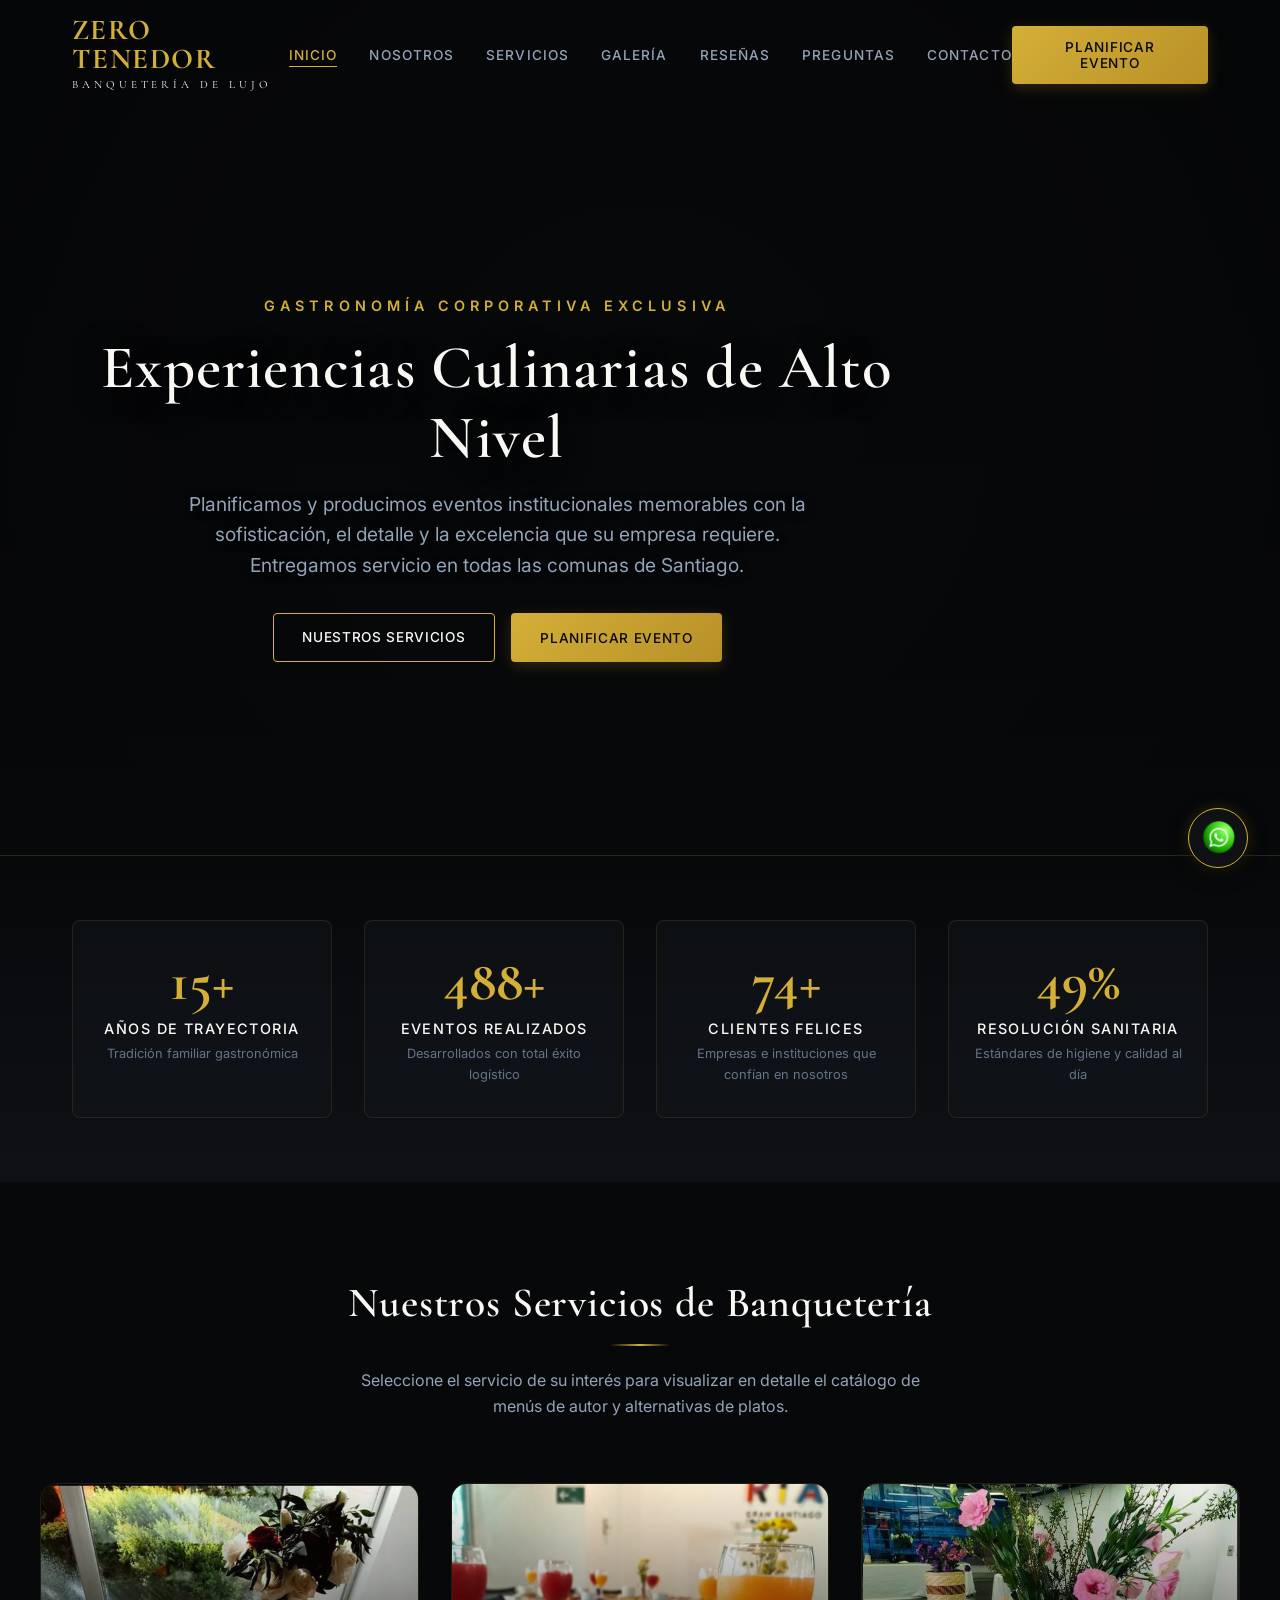
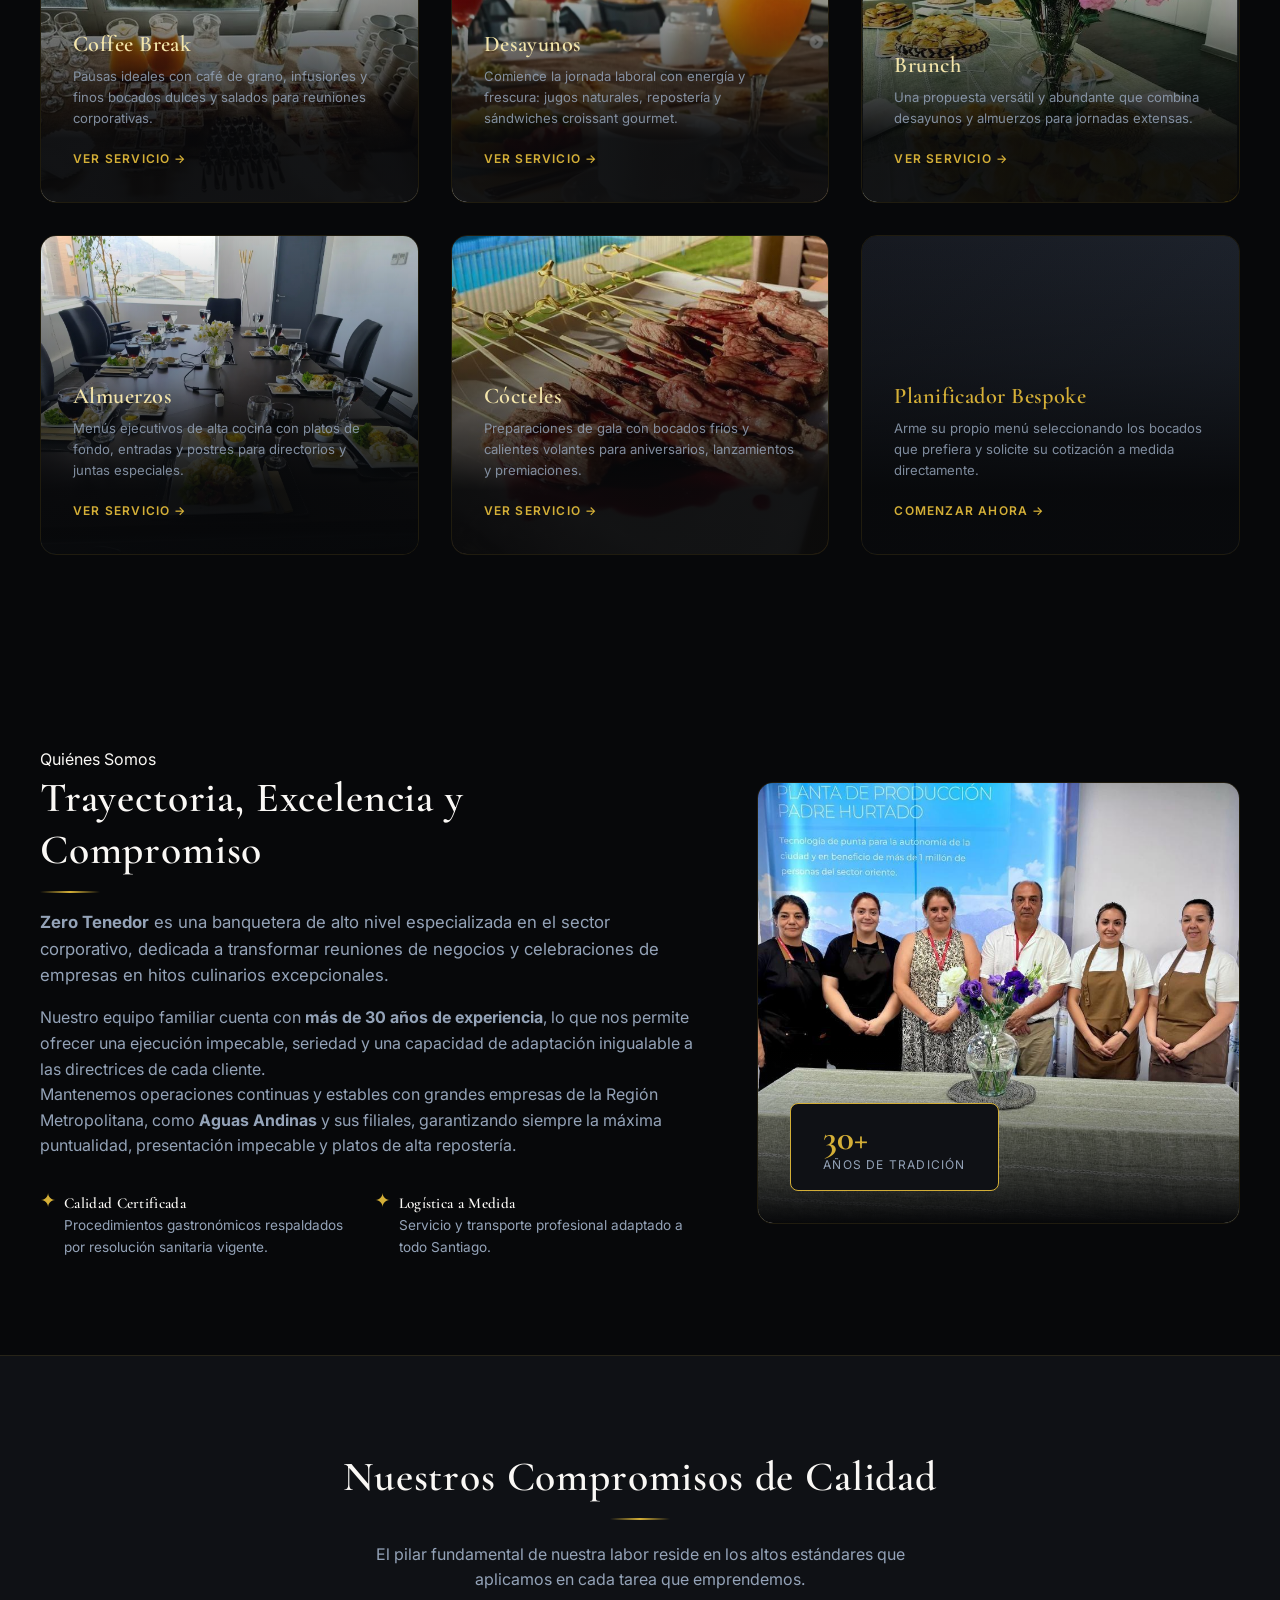
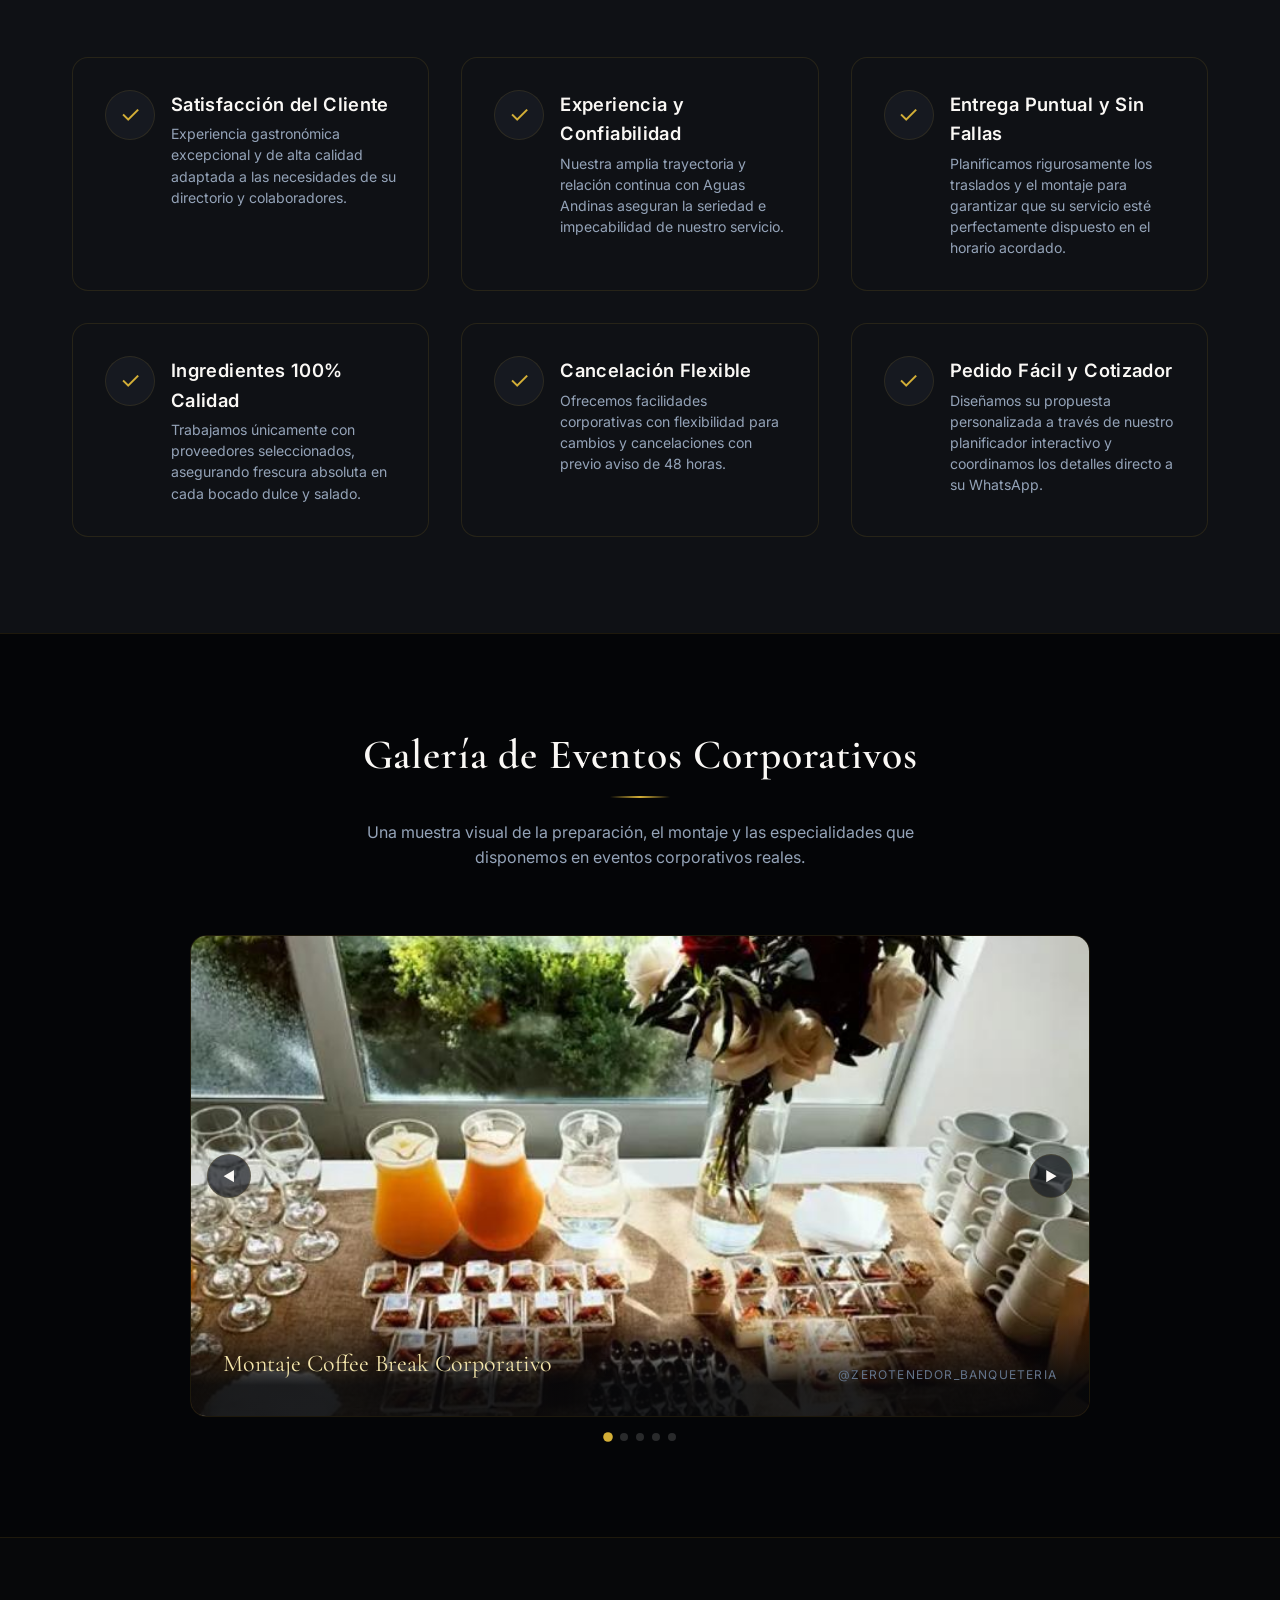
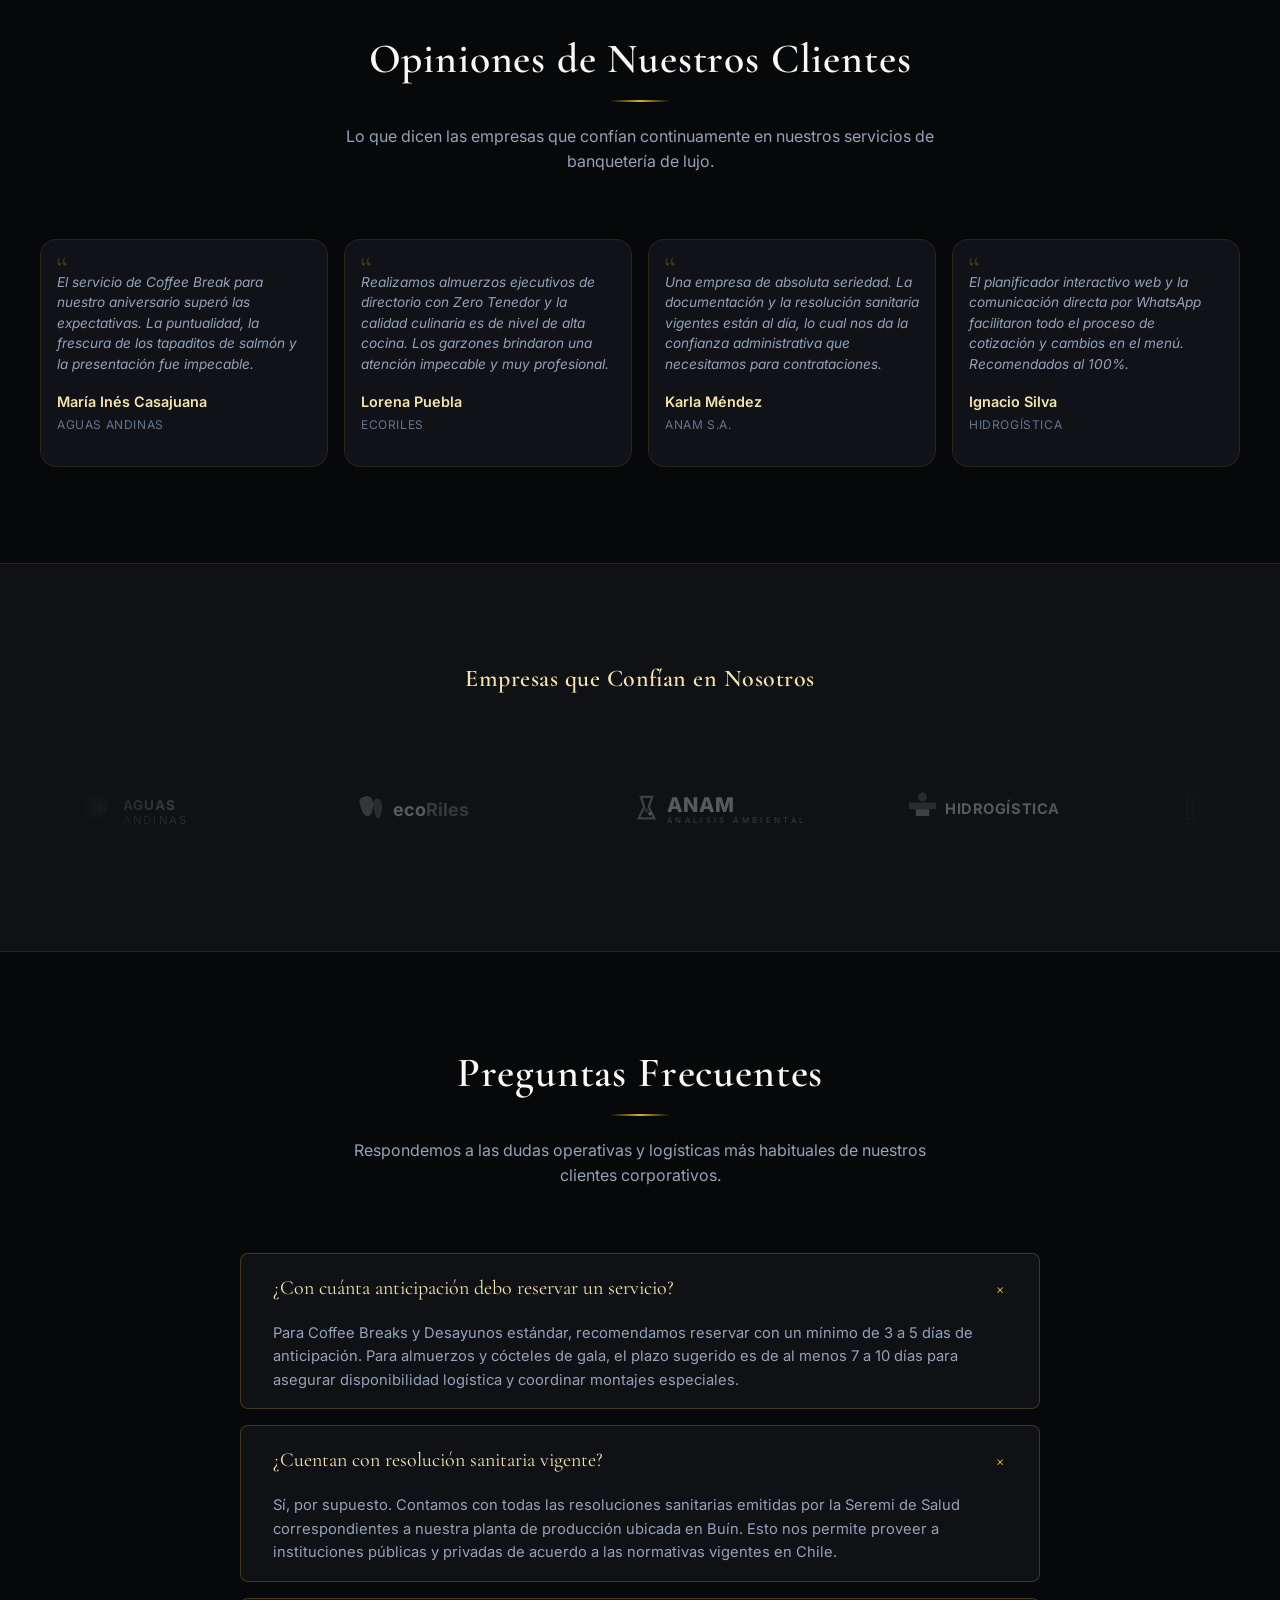
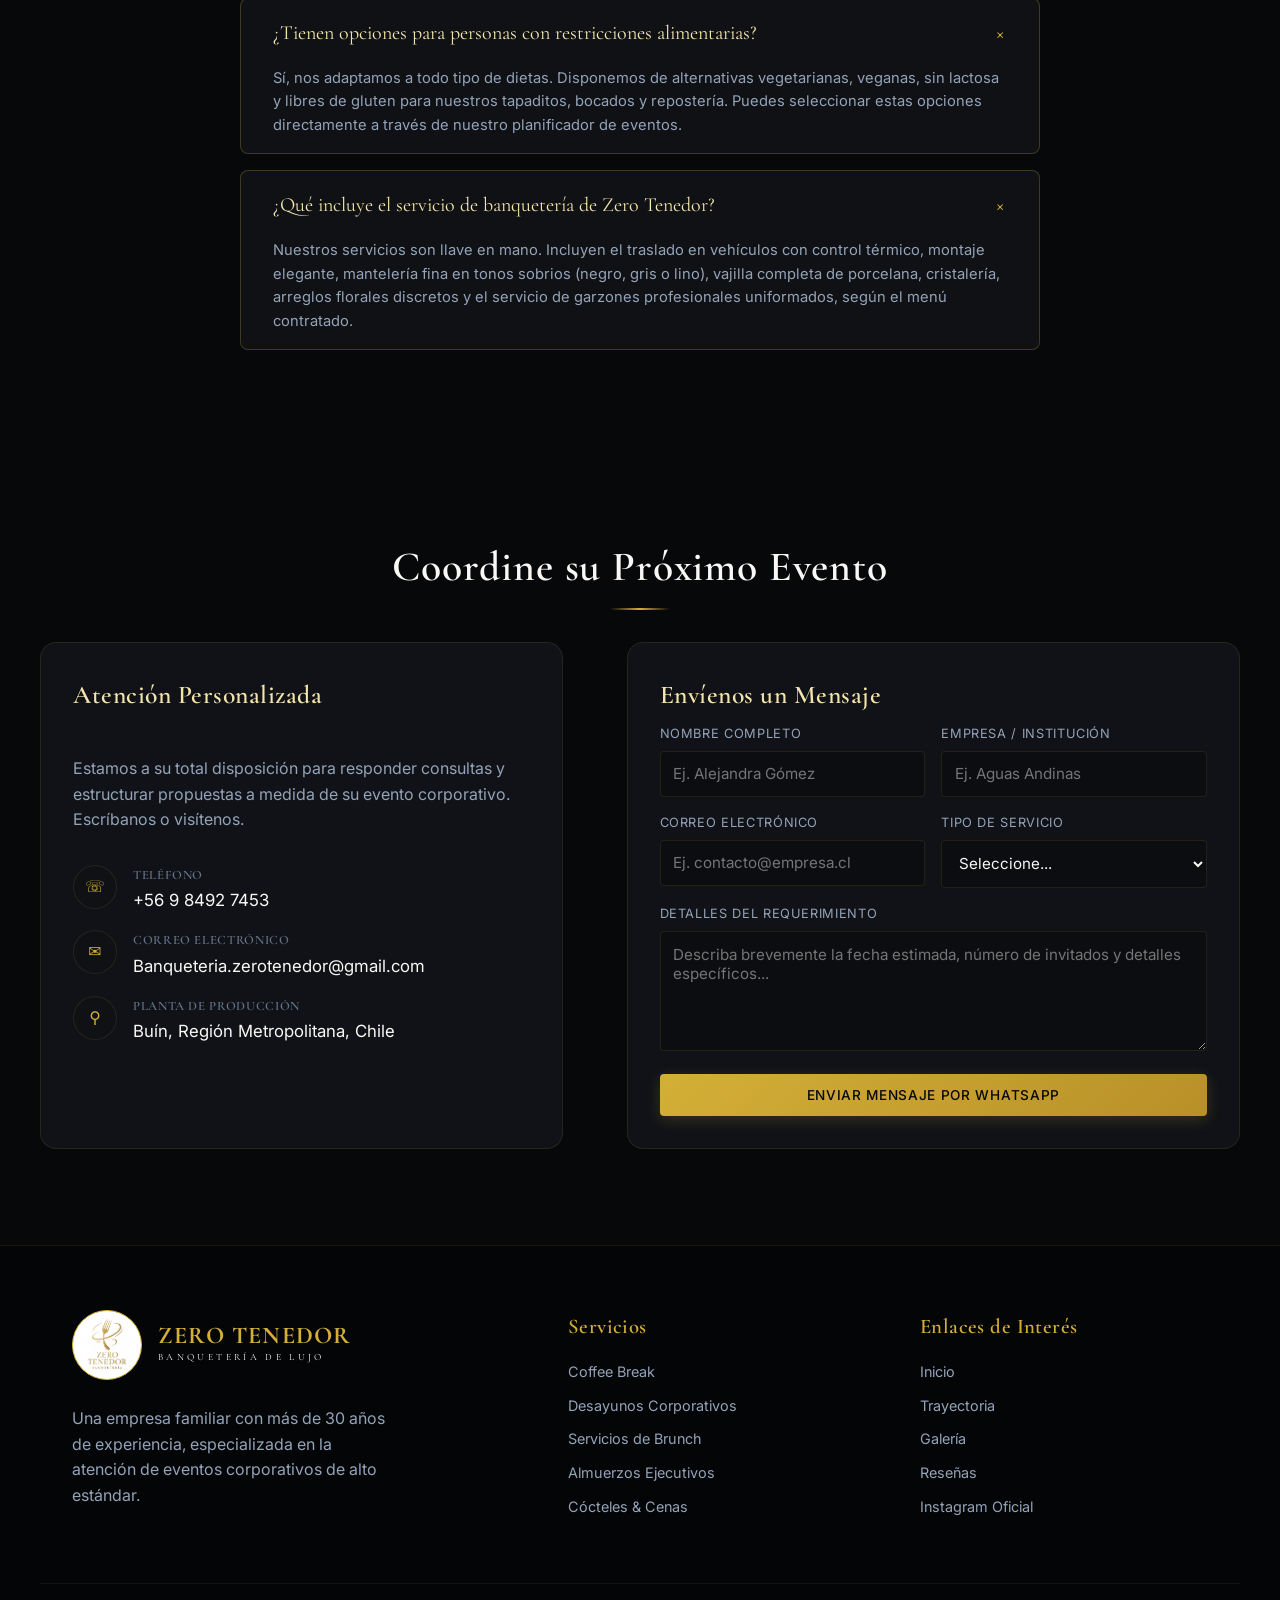
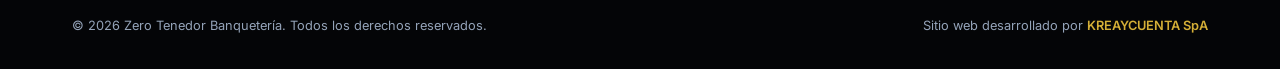
==== commit 5a3f6f7b: "Implement Zerotenedor v1.1 changes: testimonials name updates, plant address, contact phone, deliver" ====
--- a/index.html
+++ b/index.html
@@ -56,7 +56,7 @@
       <div class="hero-content">
         <span class="hero-tag anim-fade-in">Gastronomía Corporativa Exclusiva</span>
         <h1 id="hero-typing-text" class="typing-cursor" data-text="Experiencias Culinarias de Alto Nivel">Experiencias Culinarias de Alto Nivel</h1>
-        <p class="hero-desc anim-slide-in-right">Planificamos y producimos eventos institucionales memorables con la sofisticación, el detalle y la excelencia que su empresa requiere.</p>
+        <p class="hero-desc anim-slide-in-right">Planificamos y producimos eventos institucionales memorables con la sofisticación, el detalle y la excelencia que su empresa requiere. Entregamos servicio en todas las comunas de Santiago.</p>
         <div class="hero-btns anim-zoom-in">
           <a href="#servicios" class="btn btn-secondary">Nuestros Servicios</a>
           <button class="btn btn-primary open-cotizador-btn">Planificar Evento</button>
@@ -129,7 +129,7 @@
 
       <!-- Card Almuerzos -->
       <a href="almuerzos.html" class="service-grid-card anim-zoom-in">
-        <img src="assets/images/lunch_main.jpg" alt="Almuerzos" class="service-grid-card-img">
+        <img src="assets/images/fotoalmuerzo.webp" alt="Almuerzos" class="service-grid-card-img">
         <div class="service-grid-card-content">
           <h3 class="service-grid-card-title">Almuerzos</h3>
           <p class="service-grid-card-desc">Menús ejecutivos de alta cocina con platos de fondo, entradas y postres para directorios y juntas especiales.</p>
@@ -269,7 +269,7 @@
           </div>
           <!-- Slide 2 -->
           <div class="gallery-slide">
-            <img src="assets/images/lunch_main.jpg" alt="Almuerzo de Directorio">
+            <img src="assets/images/fotoalmuerzo.webp" alt="Almuerzo de Directorio">
             <div class="gallery-slide-overlay">
               <span class="gallery-slide-title">Servicio de Almuerzo Ejecutivo</span>
               <span class="gallery-slide-tag">@zerotenedor_banqueteria</span>
@@ -295,7 +295,7 @@
           <div class="gallery-slide">
             <img src="assets/images/team_main.jpg" alt="Nuestro Equipo Gastronómico">
             <div class="gallery-slide-overlay">
-              <span class="gallery-slide-title">Nuestro Equipo en Planta Padre Hurtado</span>
+              <span class="gallery-slide-title">Nuestro Equipo en Planta Buín</span>
               <span class="gallery-slide-tag">@zerotenedor_banqueteria</span>
             </div>
           </div>
@@ -322,7 +322,7 @@
         <span class="quote-icon">“</span>
         <p class="testimonial-text">El servicio de Coffee Break para nuestro aniversario superó las expectativas. La puntualidad, la frescura de los tapaditos de salmón y la presentación fue impecable.</p>
         <div class="testimonial-author">
-          <span class="author-name">Alejandra Gómez</span>
+          <span class="author-name">María Inés Casajuana</span>
           <span class="author-company">Aguas Andinas</span>
         </div>
       </div>
@@ -332,7 +332,7 @@
         <span class="quote-icon">“</span>
         <p class="testimonial-text">Realizamos almuerzos ejecutivos de directorio con Zero Tenedor y la calidad culinaria es de nivel de alta cocina. Los garzones brindaron una atención impecable y muy profesional.</p>
         <div class="testimonial-author">
-          <span class="author-name">Ricardo Torres</span>
+          <span class="author-name">Lorena Puebla</span>
           <span class="author-company">EcoRiles</span>
         </div>
       </div>
@@ -473,7 +473,7 @@
       <div class="faq-item anim-fade-in">
         <div class="faq-question">¿Cuentan con resolución sanitaria vigente?</div>
         <div class="faq-answer">
-          <p>Sí, por supuesto. Contamos con todas las resoluciones sanitarias emitidas por la Seremi de Salud correspondientes a nuestra planta de producción ubicada en Padre Hurtado. Esto nos permite proveer a instituciones públicas y privadas de acuerdo a las normativas vigentes en Chile.</p>
+          <p>Sí, por supuesto. Contamos con todas las resoluciones sanitarias emitidas por la Seremi de Salud correspondientes a nuestra planta de producción ubicada en Buín. Esto nos permite proveer a instituciones públicas y privadas de acuerdo a las normativas vigentes en Chile.</p>
         </div>
       </div>
       
@@ -509,7 +509,7 @@
             <div class="detail-icon-wrapper">☏</div>
             <div class="detail-content">
               <h4>Teléfono</h4>
-              <p><a href="tel:+56995332361">+56 9 9533 2361</a></p>
+              <p><a href="tel:+56984927453">+56 9 8492 7453</a></p>
             </div>
           </div>
           <div class="detail-item">
@@ -523,7 +523,7 @@
             <div class="detail-icon-wrapper">⚲</div>
             <div class="detail-content">
               <h4>Planta de Producción</h4>
-              <p>Padre Hurtado, Región Metropolitana, Chile</p>
+              <p>Buín, Región Metropolitana, Chile</p>
             </div>
           </div>
         </div>
@@ -724,6 +724,6 @@
     </div>
   </div>
 
-  <script src="app.js"></script>
+  <script src="app.js?v=1.1.2"></script>
 </body>
 </html>
--- a/styles.css
+++ b/styles.css
@@ -53,6 +53,7 @@
 
 html {
   scroll-behavior: smooth;
+  overflow-x: hidden;
 }
 
 body {
@@ -1419,13 +1420,13 @@
   position: fixed;
   bottom: var(--spacing-lg);
   right: var(--spacing-lg);
-  z-index: 999;
+  z-index: 9999;
   cursor: pointer;
 }
 
 .whatsapp-icon-wrapper {
-  width: 54px;
-  height: 54px;
+  width: 60px;
+  height: 60px;
   border-radius: 50%;
   background: var(--bg-secondary);
   border: 1px solid var(--brand-gold);
@@ -1445,8 +1446,8 @@
 }
 
 .whatsapp-img {
-  width: 28px;
-  height: 28px;
+  width: 36px;
+  height: 36px;
   object-fit: contain;
 }
 
@@ -1934,7 +1935,11 @@
 
 @media (max-width: 768px) {
   .container {
-    padding: 0 var(--spacing-md); /* Responsive padding from Image 2 */
+    padding: 0 var(--spacing-md);
+  }
+
+  .section-padding {
+    padding: 2.5rem 0;
   }
 
   .nav-links {
@@ -2003,18 +2008,19 @@
   }
   
   .whatsapp-float {
-    bottom: var(--spacing-sm);
-    right: var(--spacing-sm);
+    bottom: 24px;
+    right: 20px;
+    z-index: 9999;
   }
 
   .whatsapp-icon-wrapper {
-    width: 46px;
-    height: 46px;
+    width: 52px;
+    height: 52px;
   }
 
   .whatsapp-img {
-    width: 22px;
-    height: 22px;
+    width: 30px;
+    height: 30px;
   }
 
   /* Levitations disabled on mobile for performance and better touch scroll */
@@ -2028,3 +2034,140 @@
     grid-template-columns: repeat(2, 1fr);
   }
 }
+
+/* --- SPECIAL MENU PLANNER STYLES --- */
+.special-menu-grid {
+  grid-template-columns: 1fr !important;
+  gap: var(--spacing-md) !important;
+}
+
+.special-option-container {
+  background: rgba(255, 255, 255, 0.015);
+  border: 1px solid rgba(255, 255, 255, 0.05);
+  border-radius: var(--radius-md);
+  padding: var(--spacing-md);
+  transition: var(--transition-normal);
+}
+
+.special-option-container:hover {
+  border-color: rgba(212, 175, 55, 0.2);
+  background: rgba(255, 255, 255, 0.025);
+}
+
+.special-option-label {
+  display: flex !important;
+  align-items: center;
+  gap: var(--spacing-sm);
+  font-weight: 600;
+  font-size: 1rem;
+  color: var(--brand-gold-light);
+  cursor: pointer;
+  margin-bottom: var(--spacing-sm);
+  padding: var(--spacing-xs) var(--spacing-sm);
+  background: rgba(212, 175, 55, 0.03);
+  border: 1px solid rgba(212, 175, 55, 0.1);
+  border-radius: var(--radius-sm);
+  transition: var(--transition-fast);
+}
+
+.special-option-label:hover {
+  background: rgba(212, 175, 55, 0.05);
+  color: var(--text-primary);
+}
+
+.special-option-label.checked {
+  background: rgba(212, 175, 55, 0.08) !important;
+  border-color: rgba(212, 175, 55, 0.4) !important;
+  color: var(--text-primary) !important;
+}
+
+.special-option-label input[type="checkbox"] {
+  width: 18px;
+  height: 18px;
+}
+
+.special-option-details {
+  list-style-type: none;
+  padding-left: 20px;
+  margin: var(--spacing-sm) 0 0 0;
+  display: grid;
+  grid-template-columns: 1fr;
+  gap: 6px;
+}
+
+.special-option-details li {
+  font-size: 0.85rem;
+  color: var(--text-secondary);
+  position: relative;
+  line-height: 1.4;
+}
+
+.special-option-details li::before {
+  content: "•";
+  color: var(--brand-gold);
+  position: absolute;
+  left: -14px;
+  font-weight: bold;
+}
+
+/* --- SUBCATEGORY RADIO STYLES --- */
+.special-option-subcategories {
+  padding: 0;
+  margin: var(--spacing-sm) 0;
+  background: transparent;
+  border: none;
+}
+
+.sub-category-title-bullet {
+  font-size: 0.85rem;
+  font-weight: bold;
+  color: var(--brand-gold-light);
+  margin: var(--spacing-md) 0 var(--spacing-xs) 0;
+  padding-left: 0;
+  line-height: 1.4;
+}
+
+.sub-option-grid {
+  grid-template-columns: 1fr !important; /* Stacked layout for maximum readability */
+  gap: 6px !important;
+  padding-left: 14px;
+  margin-bottom: var(--spacing-sm);
+}
+
+.option-radio-label {
+  border-radius: var(--radius-sm) !important;
+  padding: 6px 12px !important;
+  font-size: 0.82rem !important;
+  background: rgba(255, 255, 255, 0.015) !important;
+  border: 1px solid rgba(255, 255, 255, 0.03) !important;
+  color: var(--text-secondary) !important;
+  transition: var(--transition-fast) !important;
+}
+
+.option-radio-label:hover {
+  background: rgba(255, 255, 255, 0.035) !important;
+  color: var(--text-primary) !important;
+  border-color: rgba(212, 175, 55, 0.1) !important;
+}
+
+.option-radio-label.checked {
+  background: rgba(212, 175, 55, 0.04) !important;
+  border-color: rgba(212, 175, 55, 0.25) !important;
+  color: var(--text-primary) !important;
+}
+
+.option-radio-label input[type="radio"] {
+  accent-color: var(--brand-gold);
+  cursor: pointer;
+  width: 14px;
+  height: 14px;
+  margin-right: 8px;
+}
+
+@media (max-width: 768px) {
+  .sub-option-grid {
+    grid-template-columns: 1fr !important;
+  }
+}
+
+
